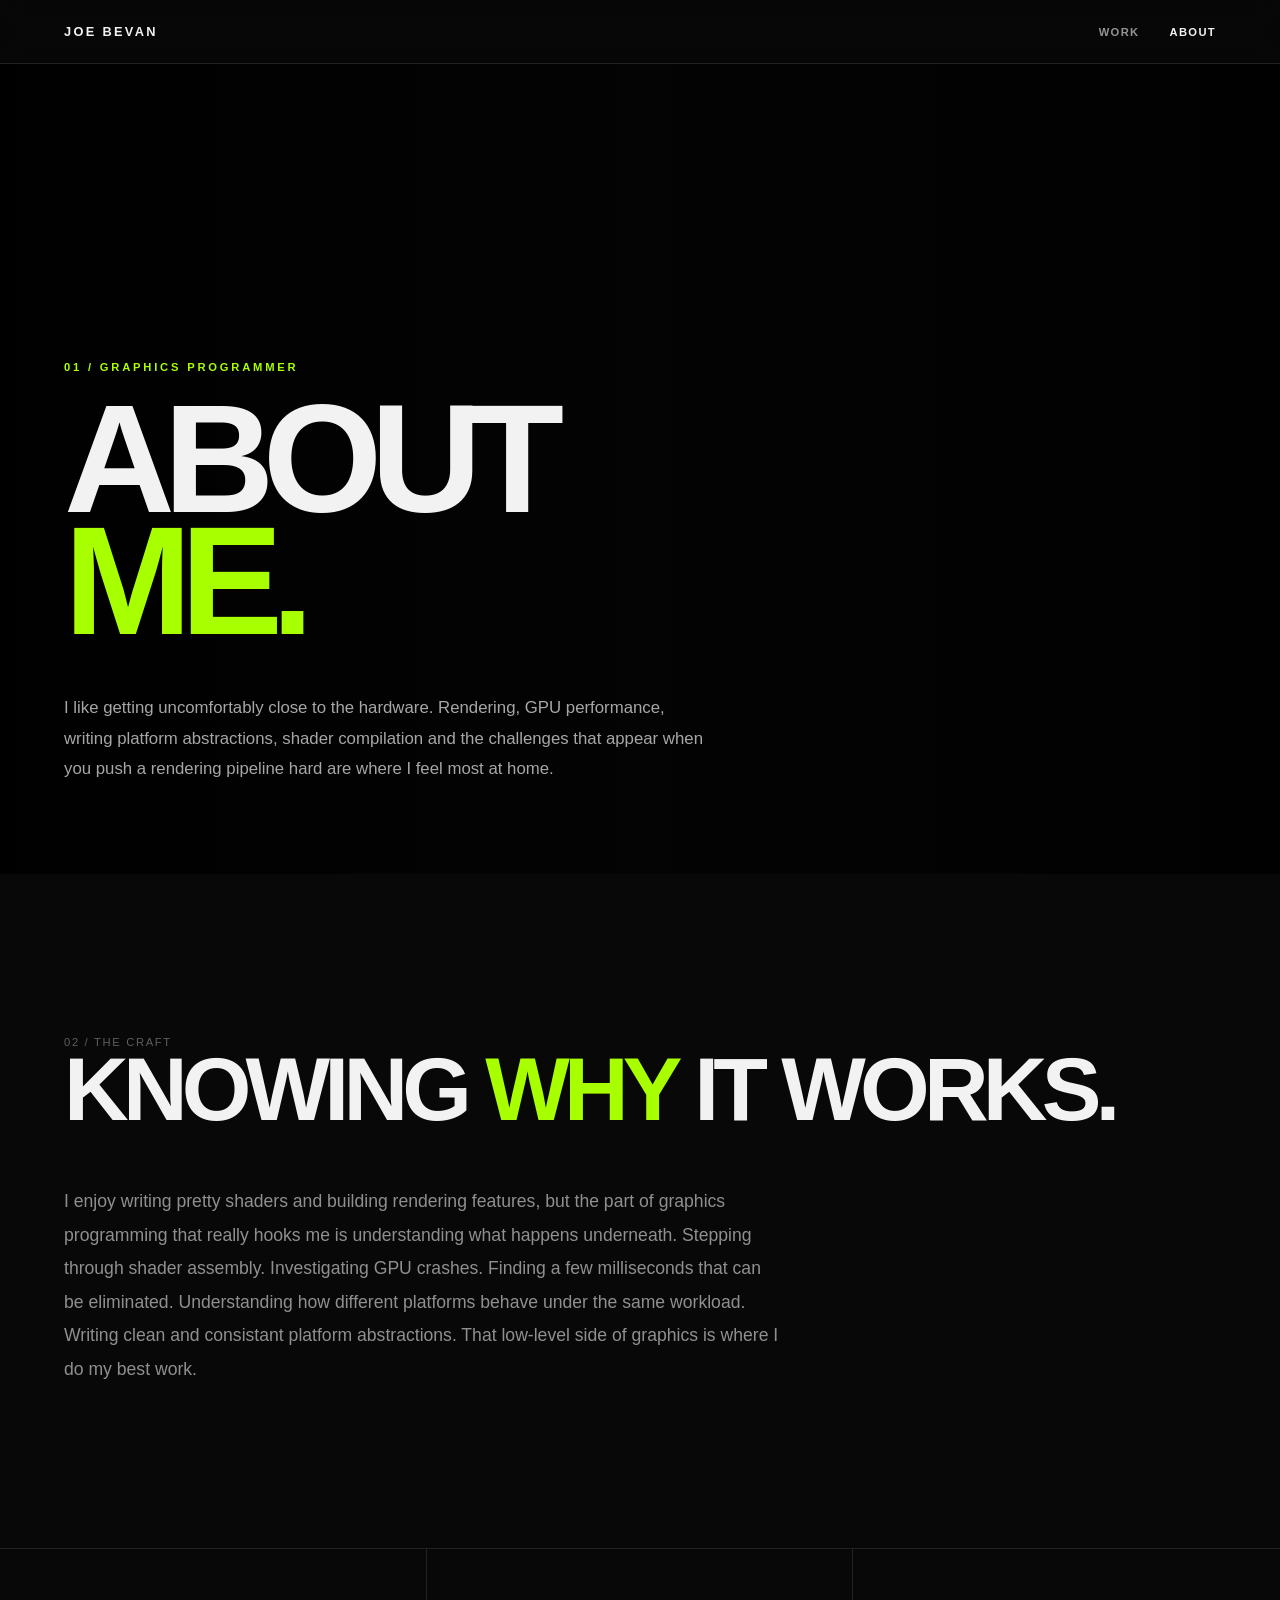
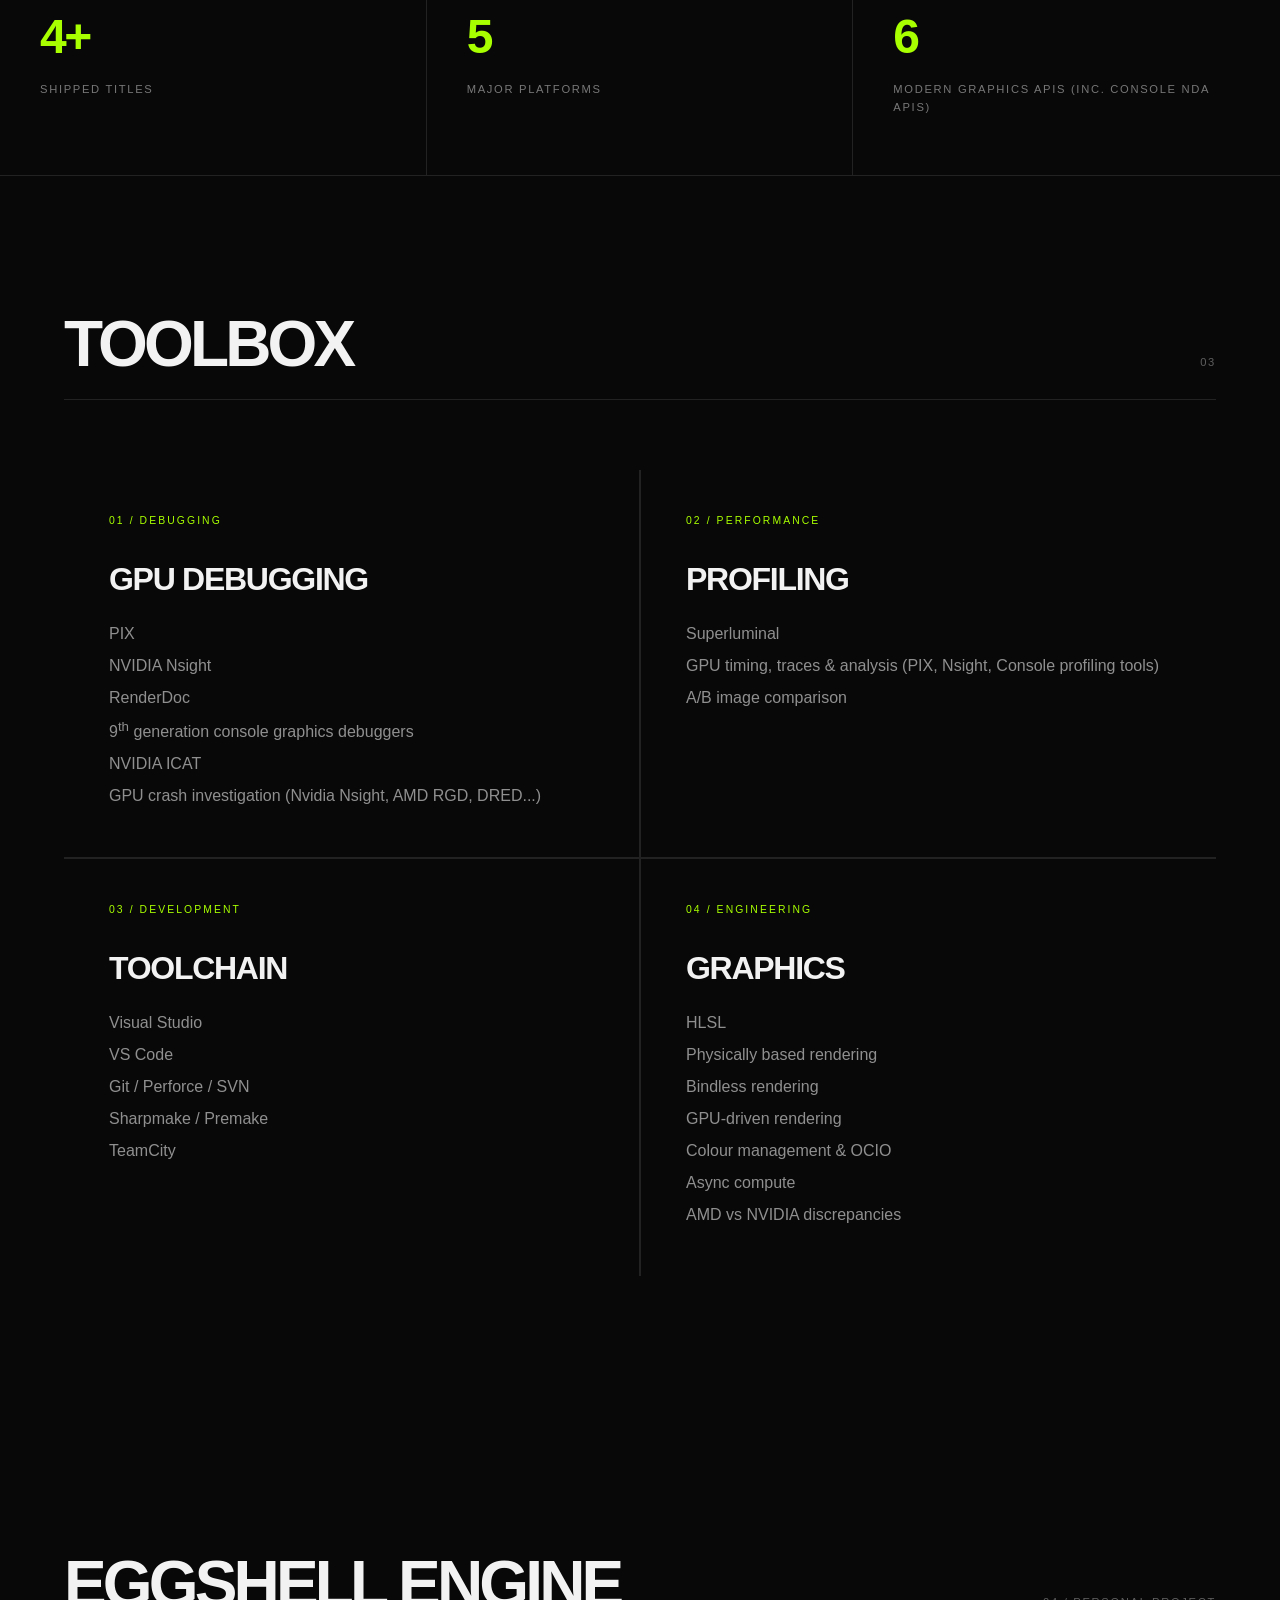
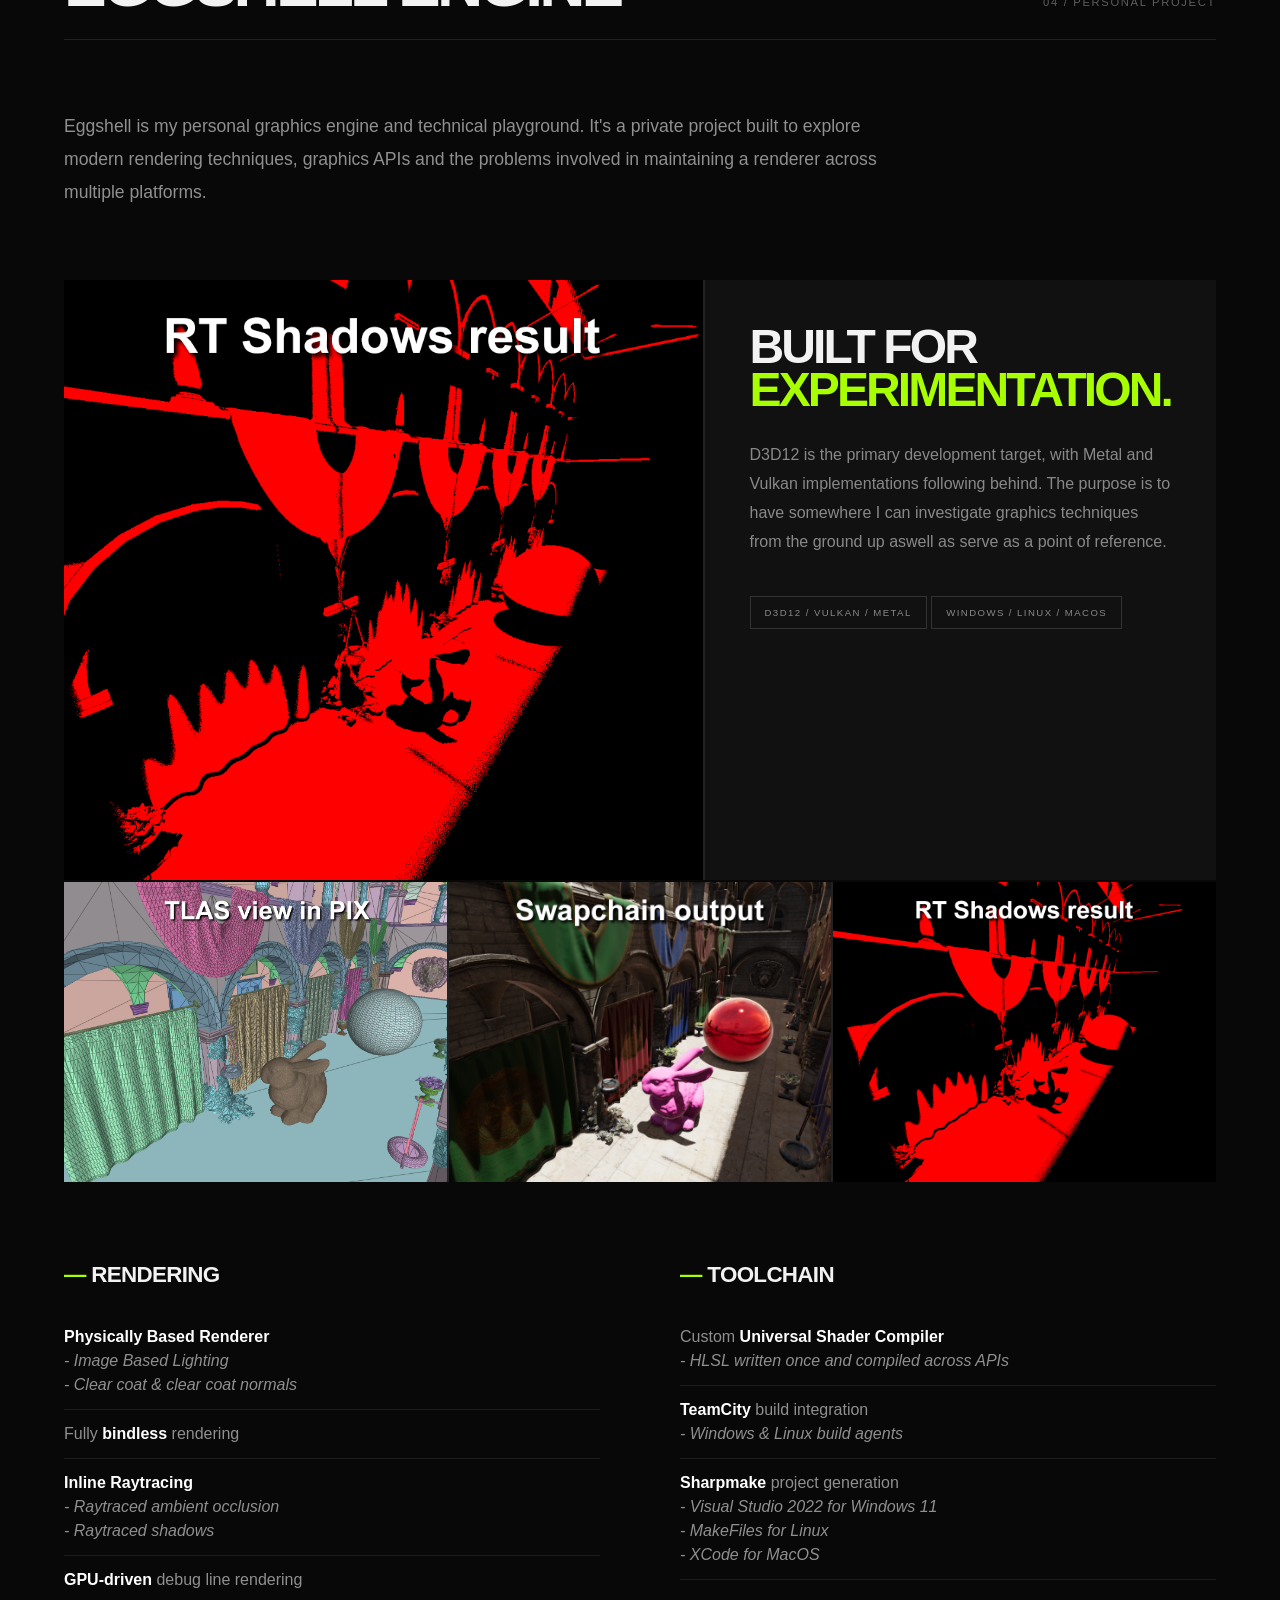
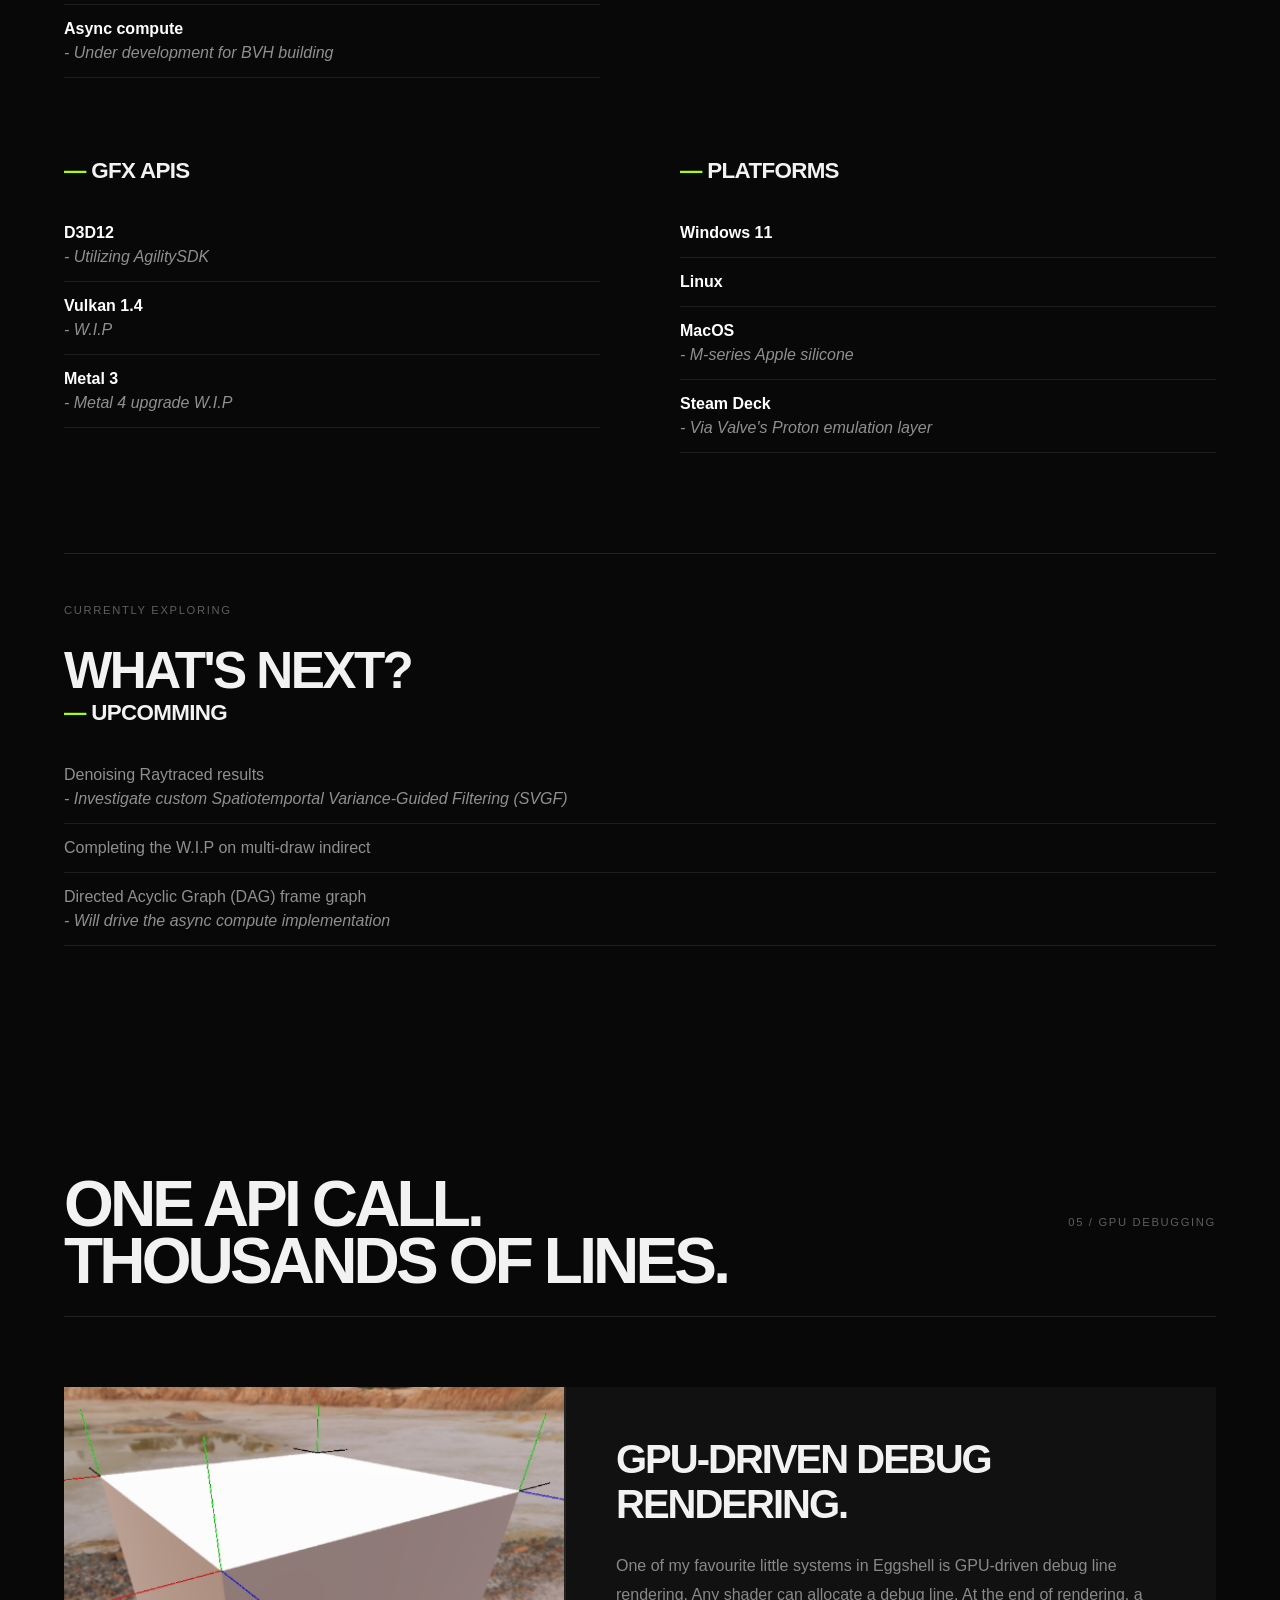
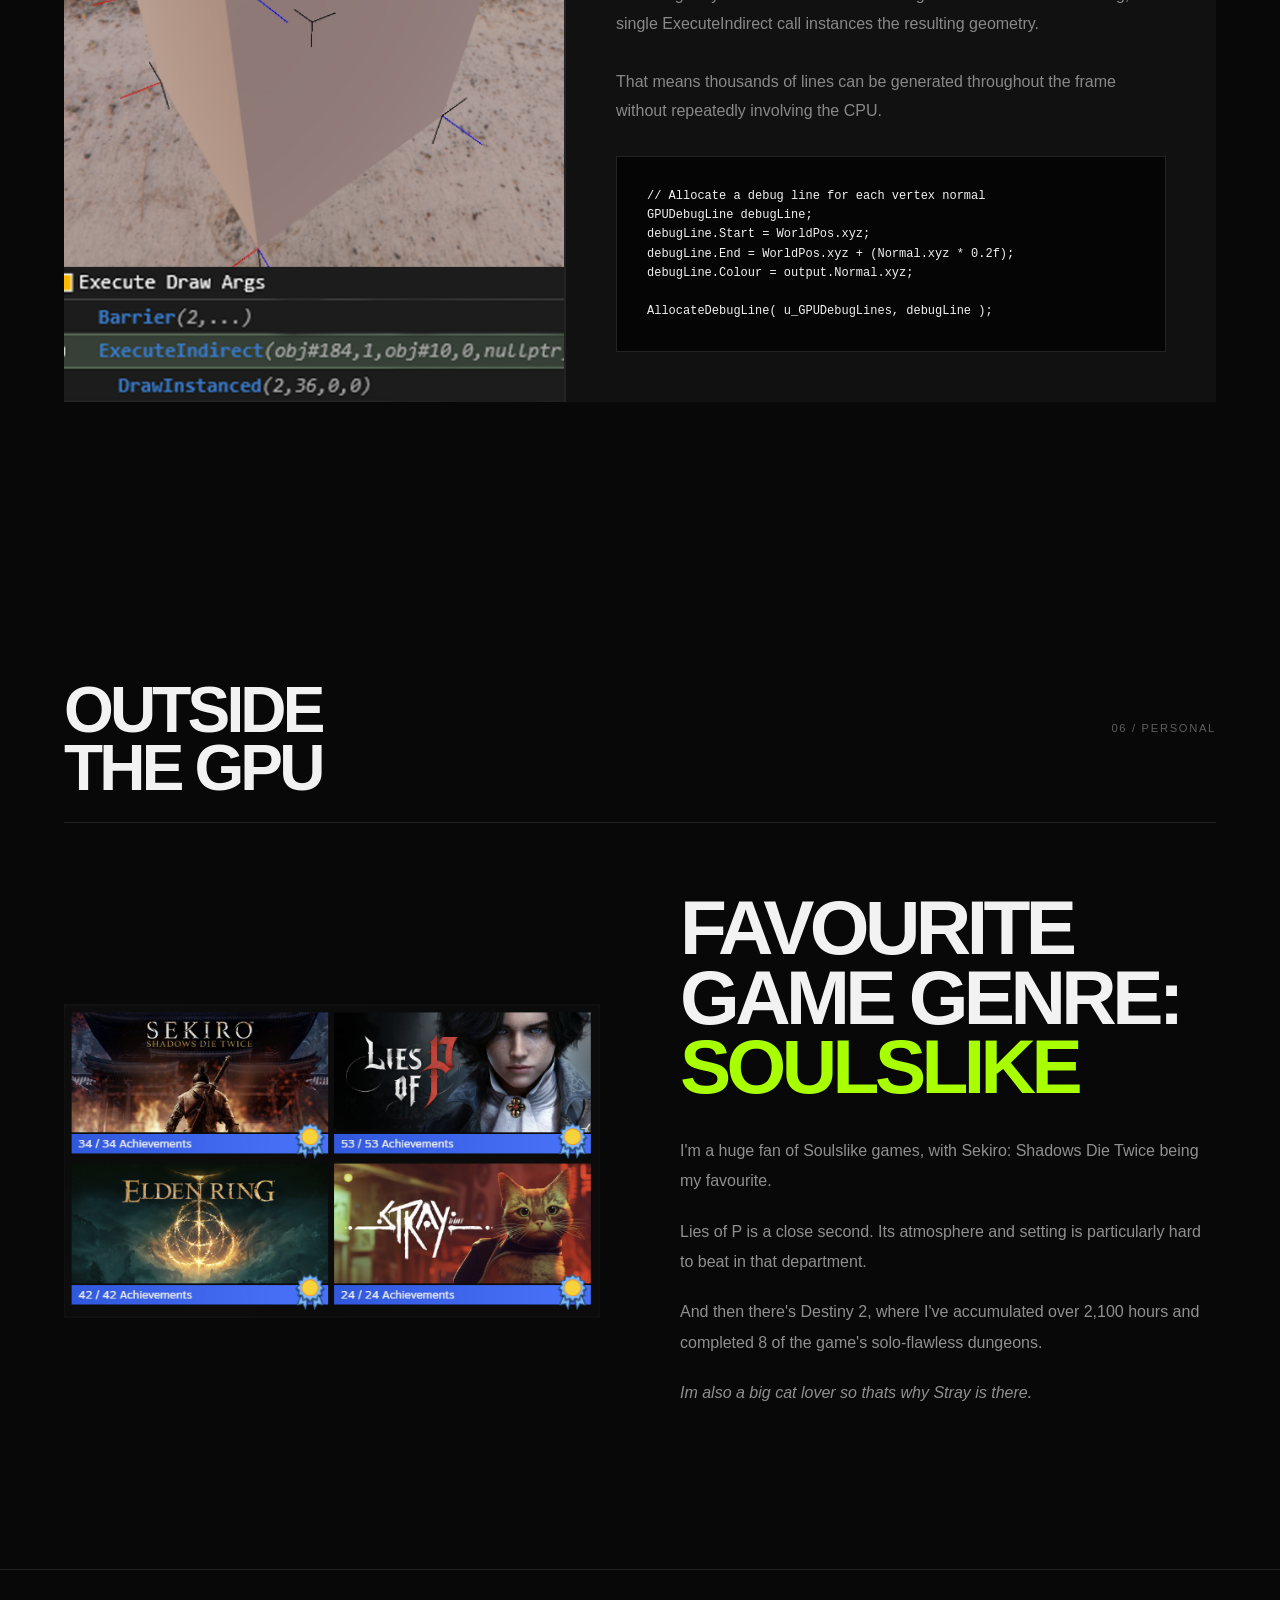
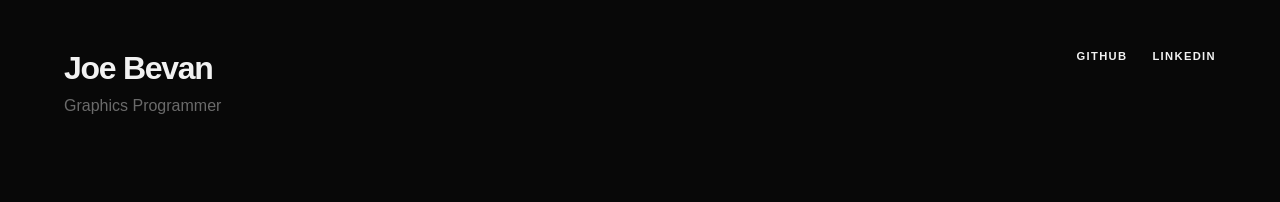
==== aboutMe.html @ 0f29c5a8 "Portfolio 2026" ====
<!DOCTYPE html>
<html lang="en">

	<head>

		<meta charset="UTF-8">
		<meta name="viewport" content="width=device-width, initial-scale=1.0">
		<link rel="stylesheet" href="assets/css/aboutme.css"/>
		<title>Joe Bevan — About</title>
	</head>

	<body>
		<!-- =========================================
         NAVIGATION
    ========================================= -->

		<nav>

			<a href="index.html" class="logo">
				Joe Bevan
			</a>

			<ul class="nav-links">
				<li><a href="index.html">Work</a></li>
				<li><a href="aboutMe.html" class="active">About</a></li>
			</ul>

		</nav>


		<!-- =========================================
         HERO
    ========================================= -->

		<header class="hero">

			<div class="hero-content">

				<div class="eyebrow">
					01 / Graphics Programmer
				</div>

				<h1>
					About
					<span>Me.</span>
				</h1>

				<p class="hero-description">
					I like getting uncomfortably close to the hardware.
					Rendering, GPU performance, writing platform abstractions, shader compilation and the
					challenges that appear when you push a rendering
					pipeline hard are where I feel most at home.
				</p>

			</div>

		</header>


		<main>


			<!-- =========================================
             PHILOSOPHY
        ========================================= -->

			<section class="philosophy">

				<div class="philosophy-inner">

					<div class="section-number">
						02 / THE CRAFT
					</div>

					<h2>
						Knowing
						<span>why</span>
						it works.
					</h2>

					<p>
						I enjoy writing pretty shaders and building rendering
						features, but the part of graphics programming that
						really hooks me is understanding what happens underneath.

						Stepping through shader assembly. Investigating GPU
						crashes. Finding a few milliseconds that can be
						eliminated. Understanding how different platforms behave
						under the same workload. Writing clean and consistant platform abstractions.

						That low-level side of graphics is where I do my best work.
					</p>

				</div>

			</section>


			<!-- =========================================
             NUMBERS
        ========================================= -->

			<div class="numbers">

				<div class="number">
					<strong>4+</strong>
					<span>Shipped titles</span>
				</div>

				<div class="number">
					<strong>5</strong>
					<span>Major platforms</span>
				</div>

				<div class="number">
					<strong>6</strong>
					<span>Modern graphics APIs (inc. Console NDA APIs)</span>
				</div>

			</div>


			<!-- =========================================
             TOOLBOX
        ========================================= -->

			<section>

				<div class="section-heading">

					<h2>
						Toolbox
					</h2>

					<span class="section-number">
						03
					</span>

				</div>


				<div class="toolbox">


					<div class="tool">

						<div class="tool-index">
							01 / DEBUGGING
						</div>

						<h3>
							GPU Debugging
						</h3>

						<ul class="tool-list">
							<li>PIX</li>
							<li>NVIDIA Nsight</li>
							<li>RenderDoc</li>
							<li>9<sup>th</sup> generation console graphics debuggers</li>
							<li>NVIDIA ICAT</li>
							<li>GPU crash investigation (Nvidia Nsight, AMD RGD, DRED...)</li>
						</ul>

					</div>


					<div class="tool">

						<div class="tool-index">
							02 / PERFORMANCE
						</div>

						<h3>
							Profiling
						</h3>

						<ul class="tool-list">
							<li>Superluminal</li>
							<li>GPU timing, traces & analysis (PIX, Nsight, Console profiling tools)</li>
							<li>A/B image comparison</li>
						</ul>

					</div>


					<div class="tool">

						<div class="tool-index">
							03 / DEVELOPMENT
						</div>

						<h3>
							Toolchain
						</h3>

						<ul class="tool-list">

							<li>Visual Studio</li>
							<li>VS Code</li>
							<li>Git / Perforce / SVN</li>
							<li>Sharpmake / Premake</li>
							<li>TeamCity</li>

						</ul>

					</div>


					<div class="tool">

						<div class="tool-index">
							04 / ENGINEERING
						</div>

						<h3>
							Graphics
						</h3>

						<ul class="tool-list">

							<li>HLSL</li>
							<li>Physically based rendering</li>
							<li>Bindless rendering</li>
							<li>GPU-driven rendering</li>
							<li>Colour management & OCIO</li>
							<li>Async compute</li>
							<li>AMD vs NVIDIA discrepancies</li>

						</ul>

					</div>

				</div>

			</section>


			<!-- =========================================
             EGGSHELL ENGINE
        ========================================= -->

			<section>

				<div class="section-heading">

					<h2>
						Eggshell
						Engine
					</h2>

					<span class="section-number">
						04 / PERSONAL PROJECT
					</span>

				</div>


				<div class="eggshell-intro">

					<p>
						Eggshell is my personal graphics engine and technical
						playground. It's a private project built to explore
						modern rendering techniques, graphics APIs and the
						problems involved in maintaining a renderer across
						multiple platforms.
					</p>

				</div>


				<div class="engine-showcase">

					<div class="engine-image">

						<img
							src="images/EggshellEngine/Eggshell_Sponza_RTShadows.png"
							alt="Eggshell Engine rendering Sponza with raytraced shadows"
						>

					</div>


					<div class="engine-side">

						<div>

							<h3>
								Built for
								<span>experimentation.</span>
							</h3>

							<p>
								D3D12 is the primary development target,
								with Metal and Vulkan implementations following
								behind.

								The purpose is to have somewhere I can investigate graphics
								techniques from the ground up aswell as serve as a point of reference.
							</p>

							<span class="engine-tag">
								D3D12 / Vulkan / Metal
							</span>

							<span class="engine-tag">
								Windows / Linux / macOS
							</span>

						</div>

					</div>

				</div>


				<!-- Engine screenshots -->

				<div
					style="
                display:grid;
                grid-template-columns:repeat(3,1fr);
                gap:2px;
                margin-top:2px;
                background:#222;
            "
				>

					<img
						src="images/EggshellEngine/Eggshell_Sponza_BVH.png"
						alt="Eggshell Engine BVH rendering"
						style="width:100%;height:300px;object-fit:cover;"
					>

					<img
						src="images/EggshellEngine/Eggshell_Sponza.png"
						alt="Eggshell Engine Sponza scene"
						style="width:100%;height:300px;object-fit:cover;"
					>

					<img
						src="images/EggshellEngine/Eggshell_Sponza_RTShadows.png"
						alt="Eggshell Engine raytraced shadows"
						style="width:100%;height:300px;object-fit:cover;"
					>

				</div>


				<!-- Engine features -->

				<div class="features">


					<div class="feature-group">

						<h3>
							Rendering
						</h3>

						<ul>

							<li>
								<strong>Physically Based Renderer</strong>
								<i><br>- Image Based Lighting</i>
								<i><br>- Clear coat & clear coat normals</i>
							</li>

							<li>
								Fully <strong>bindless</strong> rendering
							</li>

							<li>
								<strong>Inline Raytracing</strong>
								<i><br>- Raytraced ambient occlusion</i>
								<i><br>- Raytraced shadows</i>
							</li>

							<li>
								<strong>GPU-driven</strong> debug line rendering
							</li>

							<li>
								<strong>Async compute</strong>
								<i><br>- Under development for BVH building</i>
							</li>

						</ul>

					</div>


					<div class="feature-group">

						<h3>
							Toolchain
						</h3>

						<ul>

							<li>
								Custom <strong>Universal Shader Compiler</strong>
								<i><br>- HLSL written once and compiled across APIs</i>
							</li>

							<li>
								<strong>TeamCity</strong> build integration
								<i><br>- Windows & Linux build agents</i>
							</li>

							<li>
								<strong>Sharpmake</strong> project generation 
								<i><br>- Visual Studio 2022 for Windows 11</i>
								<i><br>- MakeFiles for Linux</i>
								<i><br>- XCode for MacOS</i>
							</li>

						</ul>

					</div>


					<div class="feature-group">

						<h3>
							Gfx APIs
						</h3>

						<ul>

							<li>
								<strong>D3D12</strong>
								<i><br>- Utilizing AgilitySDK</i>
							</li>

							<li>
								<strong>Vulkan 1.4</strong>
								<i><br>- W.I.P</i>
							</li>

							<li>
								<strong>Metal 3</strong>
								<i><br>- Metal 4 upgrade W.I.P</i>
							</li>

						</ul>

					</div>


					<div class="feature-group">

						<h3>
							Platforms
						</h3>

						<ul>
							<li><strong>Windows 11</strong></li>
							<li><strong>Linux</strong></li>
							<li>
								<strong>MacOS</strong>
								<i><br>- M-series Apple silicone</i>
							</li>
							<li>
								<strong>Steam Deck</strong>
								<i><br>- Via Valve's Proton emulation layer</i>
							</li>

						</ul>

					</div>

				</div>


				<!-- Future -->

				<div
					style="
                margin-top:100px;
                padding-top:50px;
                border-top:1px solid #222;
            "
				>

					<div class="section-number">
						CURRENTLY EXPLORING
					</div>

					<h3
						style="
                    margin-top:25px;
                    font-size:clamp(2rem,4vw,4rem);
                    letter-spacing:-0.05em;
                    text-transform:uppercase;
                "
					>
						What's next?
					</h3>

					<div class="feature-group">

						<h3>
							Upcomming
						</h3>

						<ul>

							<li>
								Denoising Raytraced results
								<i><br>- Investigate custom Spatiotemportal Variance-Guided Filtering (SVGF)</i>
							</li>

							<li>
								Completing the W.I.P on multi-draw indirect
							</li>

							<li>
								Directed Acyclic Graph (DAG) frame graph
								<i><br>- Will drive the async compute implementation</i>
							</li>

						</ul>

					</div>

				</div>

			</section>


			<!-- =========================================
             GPU DEBUG LINES
        ========================================= -->

			<section class="debug-section">

				<div class="section-heading">

					<h2>
						One API call.<br>
						<span>Thousands</span> of lines.
					</h2>

					<span class="section-number">
						05 / GPU DEBUGGING
					</span>

				</div>


				<div class="debug-grid">


					<div class="debug-image">

						<img
							src="images/EggshellEngine/GPUDebugLines.png"
							alt="GPU driven debug line rendering"
						>

					</div>


					<div class="debug-copy">

						<h3>
							GPU-driven
							debug rendering.
						</h3>

						<p>
							One of my favourite little systems in Eggshell is
							GPU-driven debug line rendering.

							Any shader can allocate a debug line. At the end of
							rendering, a single ExecuteIndirect call instances
							the resulting geometry.
						</p>

						<p>
							That means thousands of lines can be generated
							throughout the frame without repeatedly involving
							the CPU.
						</p>
         
						<pre><code>// Allocate a debug line for each vertex normal
GPUDebugLine debugLine;
debugLine.Start = WorldPos.xyz;
debugLine.End = WorldPos.xyz + (Normal.xyz * 0.2f);
debugLine.Colour = output.Normal.xyz;

AllocateDebugLine( u_GPUDebugLines, debugLine );</code></pre>


					</div>

				</div>

			</section>


			<!-- =========================================
             PERSONAL
        ========================================= -->

			<section>

				<div class="section-heading">

					<h2>
						Outside<br>
						the GPU
					</h2>

					<span class="section-number">
						06 / PERSONAL
					</span>

				</div>


				<div class="personal">


					<div class="personal-image">

						<img
							src="images/SteamGames.png"
							alt="Favourite games"
						>

					</div>


					<div class="personal-copy">

						<h2>
							Favourite game genre:
							<span>Soulslike</span>
						</h2>

						<p>
							I'm a huge fan of Soulslike games, with Sekiro:
							Shadows Die Twice being my favourite.
						</p>

						<p>
							Lies of P is a close second. Its atmosphere and setting 
							is particularly hard to beat in that department.
						</p>

						<p>
							And then there's Destiny 2, where I've accumulated
							over 2,100 hours and completed 8 of the game's
							solo-flawless dungeons.
						</p>

						<p>
							<i>Im also a big cat lover so thats why Stray is there.</i>
						</p>

					</div>

				</div>

			</section>


		</main>


		<!-- =========================================
         FOOTER
    ========================================= -->

		<footer>

			<div>

				<h2>
					Joe Bevan
				</h2>

				<p>
					Graphics Programmer
				</p>

			</div>


			<div class="socials">

				<a
					href="https://github.com/Joe-Bevan"
					target="_blank"
				>
					GitHub
				</a>

				<a
					href="https://www.linkedin.com/in/joe-bevan07/"
					target="_blank"
				>
					LinkedIn
				</a>

			</div>

		</footer>


	</body>

</html>
---- assets/css/aboutme.css ----
* {
    box-sizing: border-box;
    margin: 0;
    padding: 0;
}

html {
    scroll-behavior: smooth;
    scroll-padding-top: 72px;
}

body {
    background: #080808;
    color: #f2f2f2;
    font-family: Arial, Helvetica, sans-serif;
}

a {
    color: inherit;
    text-decoration: none;
}

/* =========================================
			           NAVIGATION
			        ========================================= */

nav {
    position: sticky;
    top: 0;
    left: 0;

    width: 100%;

    z-index: 1000;

    display: flex;
    justify-content: space-between;
    align-items: center;

    min-height: 64px;
    padding: 20px 5vw;

    background: rgba(8, 8, 8, 0.72);
    border-bottom: 1px solid #222;

    /* Keeps the title bar visually separate from page content. */
    backdrop-filter: blur(10px);
    -webkit-backdrop-filter: blur(10px);
}

.logo {
    font-size: 0.8rem;
    font-weight: bold;

    letter-spacing: 0.18em;
    text-transform: uppercase;
}

.nav-links {
    display: flex;
    gap: 30px;

    list-style: none;

    font-size: 0.7rem;
    font-weight: bold;

    letter-spacing: 0.12em;
    text-transform: uppercase;
}

.nav-links a {
    opacity: 0.6;

    transition: opacity 0.2s ease;
}

.nav-links a:hover,
.nav-links .active {
    opacity: 1;
}

/* =========================================
			           HERO
			        ========================================= */

.hero {
    min-height: 90vh;

    display: flex;
    align-items: flex-end;

    padding: 0 5vw 10vh;

    position: relative;

    overflow: hidden;

    background:
        linear-gradient(
            90deg,
            rgba(0, 0, 0, 0.95),
            rgba(0, 0, 0, 0.55),
            rgba(0, 0, 0, 0.85)
        ),
        linear-gradient(0deg, #080808 0%, transparent 65%),
        url("../images/EggshellEngine/Eggshell_Sponza_RTShadows.png");

    background-size: cover;
    background-position: center;
}

.hero-content {
    max-width: 1100px;
}

.eyebrow {
    margin-bottom: 25px;

    font-size: 0.7rem;
    font-weight: bold;

    letter-spacing: 0.25em;
    text-transform: uppercase;

    color: #a8ff00;
}

.hero h1 {
    max-width: 1100px;

    font-size: clamp(5rem, 12vw, 12rem);
    line-height: 0.8;

    letter-spacing: -0.075em;
    text-transform: uppercase;
}

.hero h1 span {
    display: block;
    color: #a8ff00;
}

.hero-description {
    max-width: 650px;

    margin-top: 50px;

    font-size: 1.05rem;
    line-height: 1.8;

    color: rgba(255, 255, 255, 0.65);
}

/* =========================================
			           GENERAL SECTIONS
			        ========================================= */

section {
    padding: 140px 5vw;
}

.section-heading {
    display: flex;
    justify-content: space-between;
    align-items: baseline;

    margin-bottom: 70px;

    padding-bottom: 25px;

    border-bottom: 1px solid #222;
}

.section-heading h2 {
    font-size: clamp(2rem, 5vw, 5rem);

    line-height: 0.9;

    letter-spacing: -0.06em;
    text-transform: uppercase;
}

.section-number {
    font-size: 0.7rem;

    letter-spacing: 0.15em;

    color: rgba(255, 255, 255, 0.35);
}

/* =========================================
			           PHILOSOPHY
			        ========================================= */

.philosophy {
    min-height: 75vh;

    display: flex;
    align-items: center;

    border-bottom: 1px solid #222;
}

.philosophy-inner {
    max-width: 1200px;
}

.philosophy h2 {
    font-size: clamp(3rem, 7vw, 8rem);

    line-height: 0.92;

    letter-spacing: -0.065em;

    text-transform: uppercase;
}

.philosophy h2 span {
    color: #a8ff00;
}

.philosophy p {
    max-width: 720px;

    margin-top: 55px;

    font-size: 1.1rem;
    line-height: 1.9;

    color: rgba(255, 255, 255, 0.55);
}

/* =========================================
			           GRAPHICS NUMBERS
			        ========================================= */

.numbers {
    display: grid;

    grid-template-columns: repeat(3, 1fr);

    border-bottom: 1px solid #222;
}

.number {
    padding: 60px 40px;

    border-right: 1px solid #222;
}

.number:last-child {
    border-right: none;
}

.number strong {
    display: block;

    margin-bottom: 15px;

    font-size: 3rem;

    letter-spacing: -0.05em;

    color: #a8ff00;
}

.number span {
    font-size: 0.7rem;

    letter-spacing: 0.15em;
    text-transform: uppercase;

    color: rgba(255, 255, 255, 0.45);
}

/* =========================================
			           TOOLBOX
			        ========================================= */

.toolbox {
    display: grid;

    grid-template-columns: 1fr 1fr;

    gap: 2px;

    background: #222;
}

.tool {
    min-height: 260px;

    padding: 45px;

    background: #080808;
}

.tool-index {
    margin-bottom: 35px;

    font-size: 0.65rem;

    letter-spacing: 0.2em;

    color: #a8ff00;
}

.tool h3 {
    margin-bottom: 20px;

    font-size: 2rem;

    letter-spacing: -0.04em;
    text-transform: uppercase;
}

.tool p {
    color: rgba(255, 255, 255, 0.5);

    line-height: 1.8;
}

.tool-list {
    list-style: none;

    color: rgba(255, 255, 255, 0.55);

    line-height: 2;
}

/* =========================================
			           EGGSHELL ENGINE
			        ========================================= */

.eggshell-intro {
    max-width: 850px;

    margin-bottom: 70px;
}

.eggshell-intro p {
    font-size: 1.1rem;

    line-height: 1.9;

    color: rgba(255, 255, 255, 0.55);
}

.engine-showcase {
    display: grid;

    grid-template-columns: 2fr 1fr;

    gap: 2px;

    background: #222;
}

.engine-image {
    overflow: hidden;

    background: #111;
}

.engine-image img {
    display: block;

    width: 100%;
    height: 100%;

    min-height: 600px;

    object-fit: cover;
}

.engine-side {
    display: flex;
    flex-direction: column;
    justify-content: space-between;

    padding: 45px;

    background: #111;
}

.engine-side h3 {
    font-size: 3rem;

    line-height: 0.9;

    letter-spacing: -0.06em;
    text-transform: uppercase;
}

.engine-side h3 span {
    display: block;

    color: #a8ff00;
}

.engine-side p {
    margin-top: 30px;

    color: rgba(255, 255, 255, 0.5);

    line-height: 1.8;
}

.engine-tag {
    display: inline-block;

    margin-top: 40px;
    padding: 10px 14px;

    border: 1px solid #333;

    font-size: 0.6rem;

    letter-spacing: 0.15em;
    text-transform: uppercase;

    color: rgba(255, 255, 255, 0.5);
}

/* =========================================
			           ENGINE FEATURES
			        ========================================= */

.features {
    display: grid;

    grid-template-columns: repeat(2, 1fr);

    gap: 80px;

    margin-top: 80px;
}

.feature-group h3 {
    margin-bottom: 25px;

    font-size: 1.4rem;

    letter-spacing: -0.03em;

    text-transform: uppercase;
}

.feature-group h3::before {
    content: "— ";

    color: #a8ff00;
}

.feature-group ul {
    list-style: none;
}

.feature-group li {
    padding: 12px 0;

    border-bottom: 1px solid #1c1c1c;

    color: rgba(255, 255, 255, 0.55);

    line-height: 1.5;
}

.feature-group li strong {
    color: #fff;
}

/* =========================================
			           DEBUG RENDERING
			        ========================================= */

.debug-section {
    margin-top: 0px;
    padding-top: 90px;
}

.debug-grid {
    display: grid;

    grid-template-columns: 1fr 1.3fr;

    gap: 2px;

    background: #222;
}

.debug-image {
    background: #111;
}

.debug-image img {
    display: block;

    width: 100%;
    height: 100%;

    min-height: 500px;

    object-fit: cover;
}

.debug-copy {
    padding: 50px;

    background: #111;
}

.debug-copy h3 {
    margin-bottom: 25px;

    font-size: 2.5rem;

    letter-spacing: -0.05em;

    text-transform: uppercase;
}

.debug-copy p {
    margin-bottom: 30px;

    color: rgba(255, 255, 255, 0.5);

    line-height: 1.8;
}

pre {
    overflow-x: auto;

    padding: 30px;

    background: #050505;

    border: 1px solid #222;

    font-size: 0.75rem;
    line-height: 1.6;
}

code {
    font-family: "Courier New", monospace;
}

/* =========================================
			           PERSONAL
			        ========================================= */

.personal {
    display: grid;

    grid-template-columns: 1fr 1fr;

    gap: 80px;

    align-items: center;
}

.personal-image img {
    display: block;

    width: 100%;
}

.personal-copy h2 {
    margin-bottom: 35px;

    font-size: clamp(3rem, 6vw, 6rem);

    line-height: 0.9;

    letter-spacing: -0.06em;

    text-transform: uppercase;
}

.personal-copy h2 span {
    color: #a8ff00;
}

.personal-copy p {
    margin-bottom: 20px;

    color: rgba(255, 255, 255, 0.55);

    line-height: 1.9;
}

/* =========================================
			           FOOTER
			        ========================================= */

footer {
    display: flex;

    justify-content: space-between;

    padding: 80px 5vw;

    border-top: 1px solid #222;
}

footer h2 {
    font-size: 2rem;

    letter-spacing: -0.04em;
}

footer p {
    margin-top: 10px;

    color: rgba(255, 255, 255, 0.4);
}

.socials {
    display: flex;
    gap: 25px;

    font-size: 0.7rem;
    font-weight: bold;

    letter-spacing: 0.12em;
    text-transform: uppercase;
}

/* =========================================
			           MOBILE
			        ========================================= */

@media (max-width: 750px) {
    nav {
        min-height: 58px;
        padding: 18px 6vw;
    }

    .nav-links {
        gap: 12px;
    }

    .hero {
        min-height: 750px;

        padding: 0 6vw 70px;
    }

    .hero h1 {
        font-size: 20vw;
    }

    section {
        padding: 90px 6vw;
    }

    .numbers {
        grid-template-columns: 1fr;
    }

    .number {
        border-right: none;
        border-bottom: 1px solid #222;
    }

    .toolbox,
    .engine-showcase,
    .features,
    .debug-grid,
    .personal {
        grid-template-columns: 1fr;
    }

    .engine-image img,
    .debug-image img {
        min-height: 350px;
    }

    footer {
        display: block;
    }

    .socials {
        margin-top: 35px;
    }
}
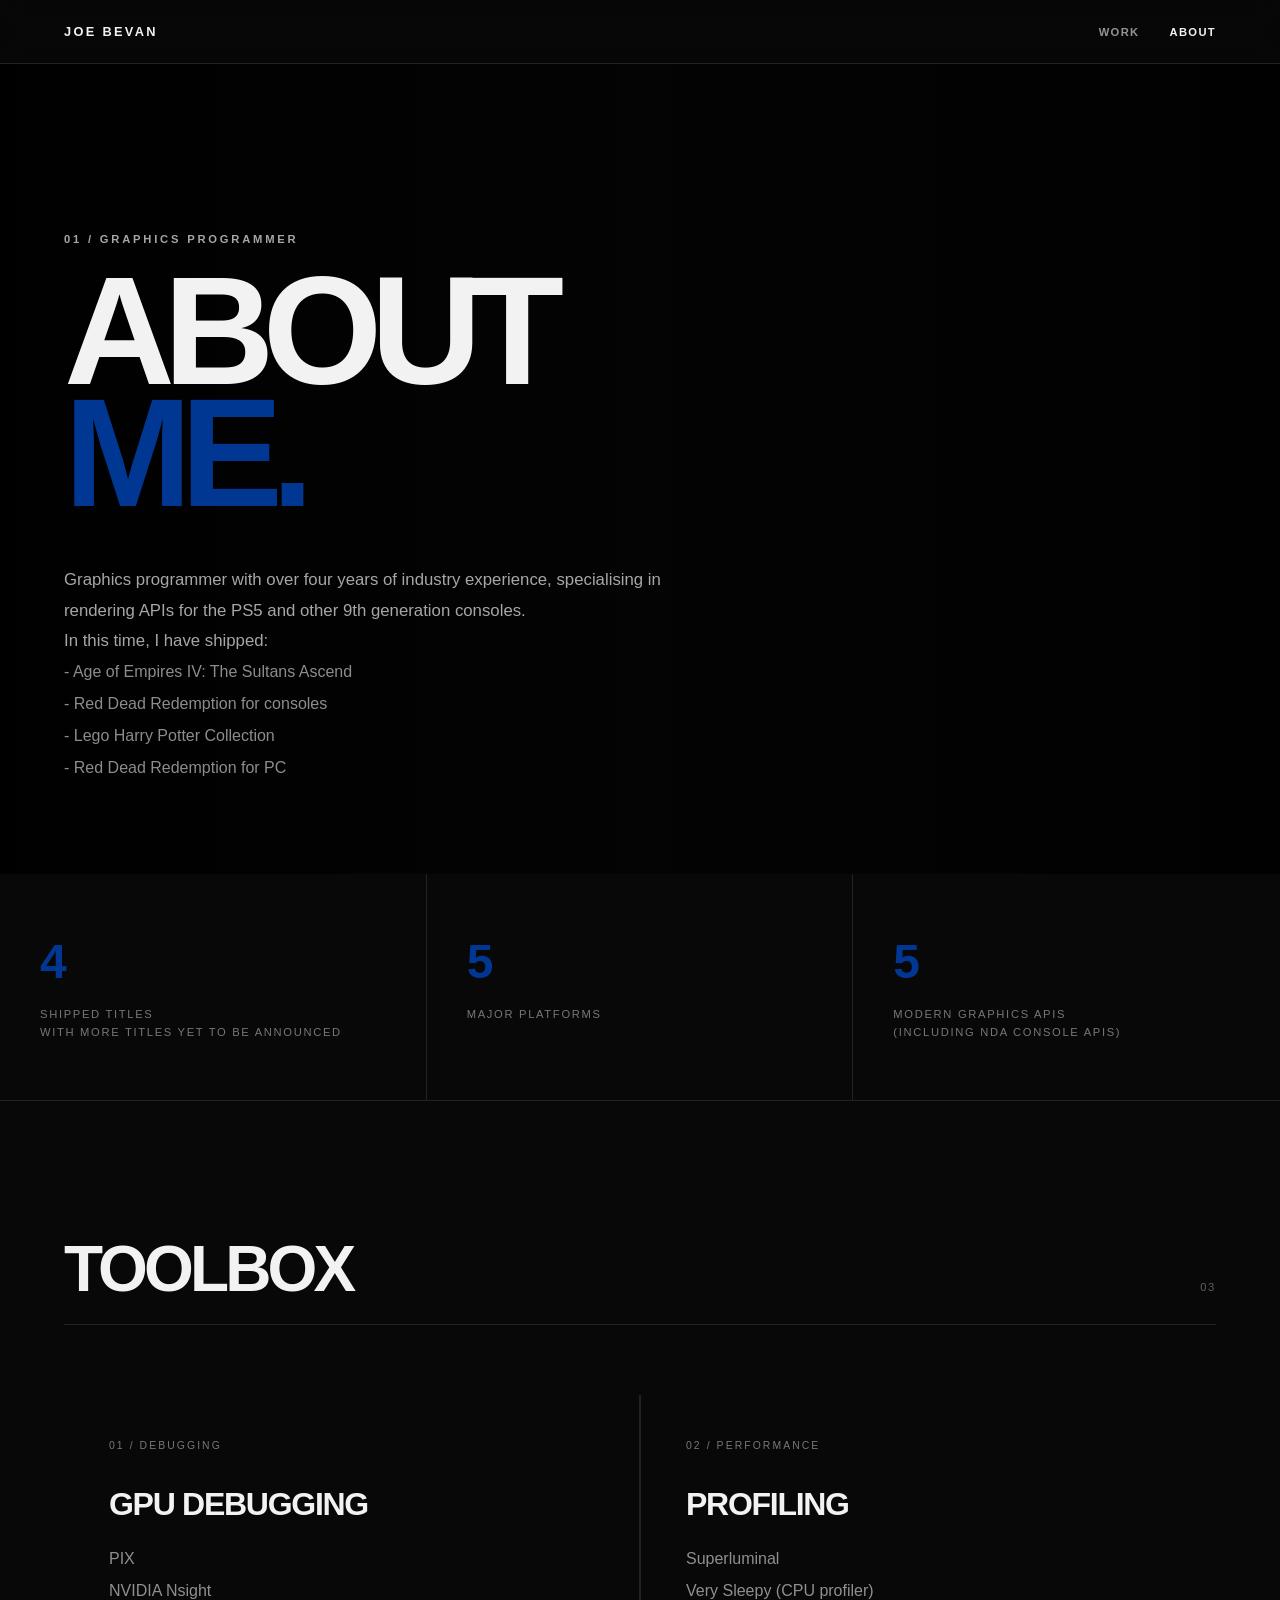
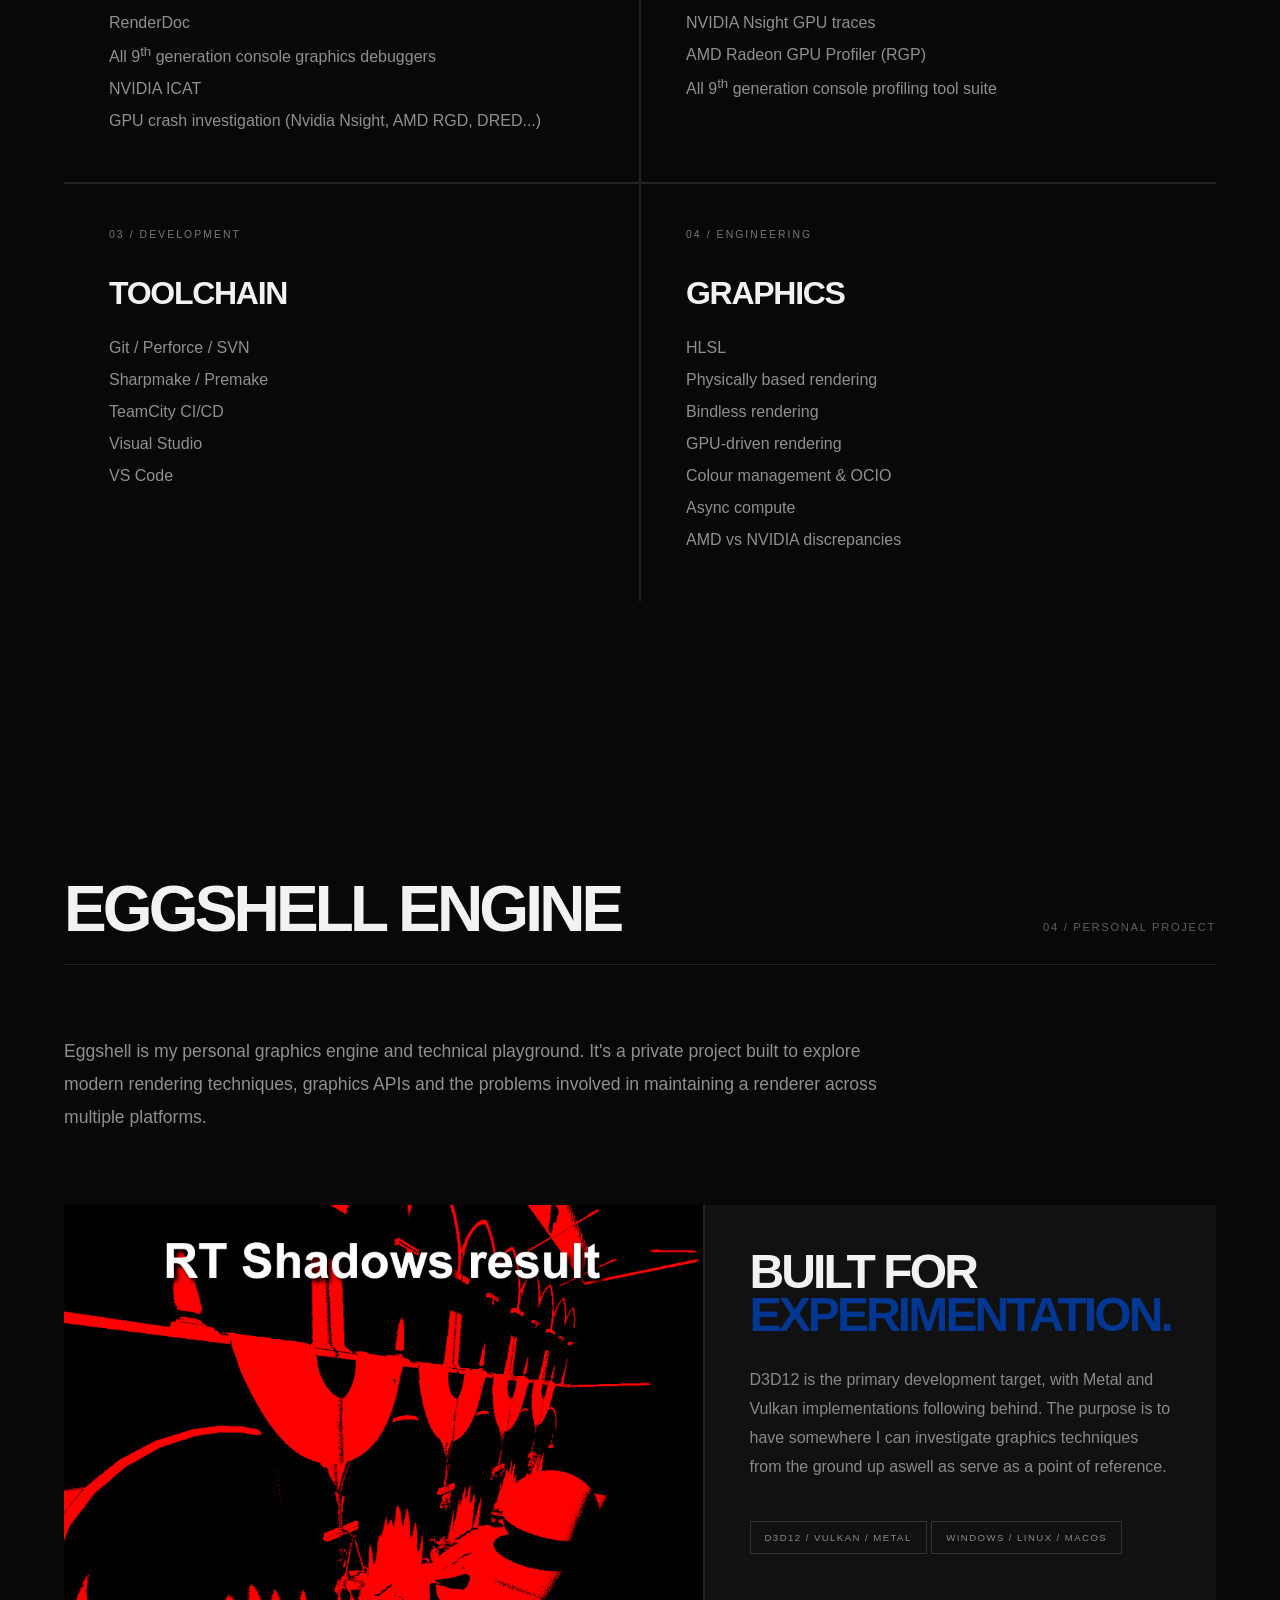
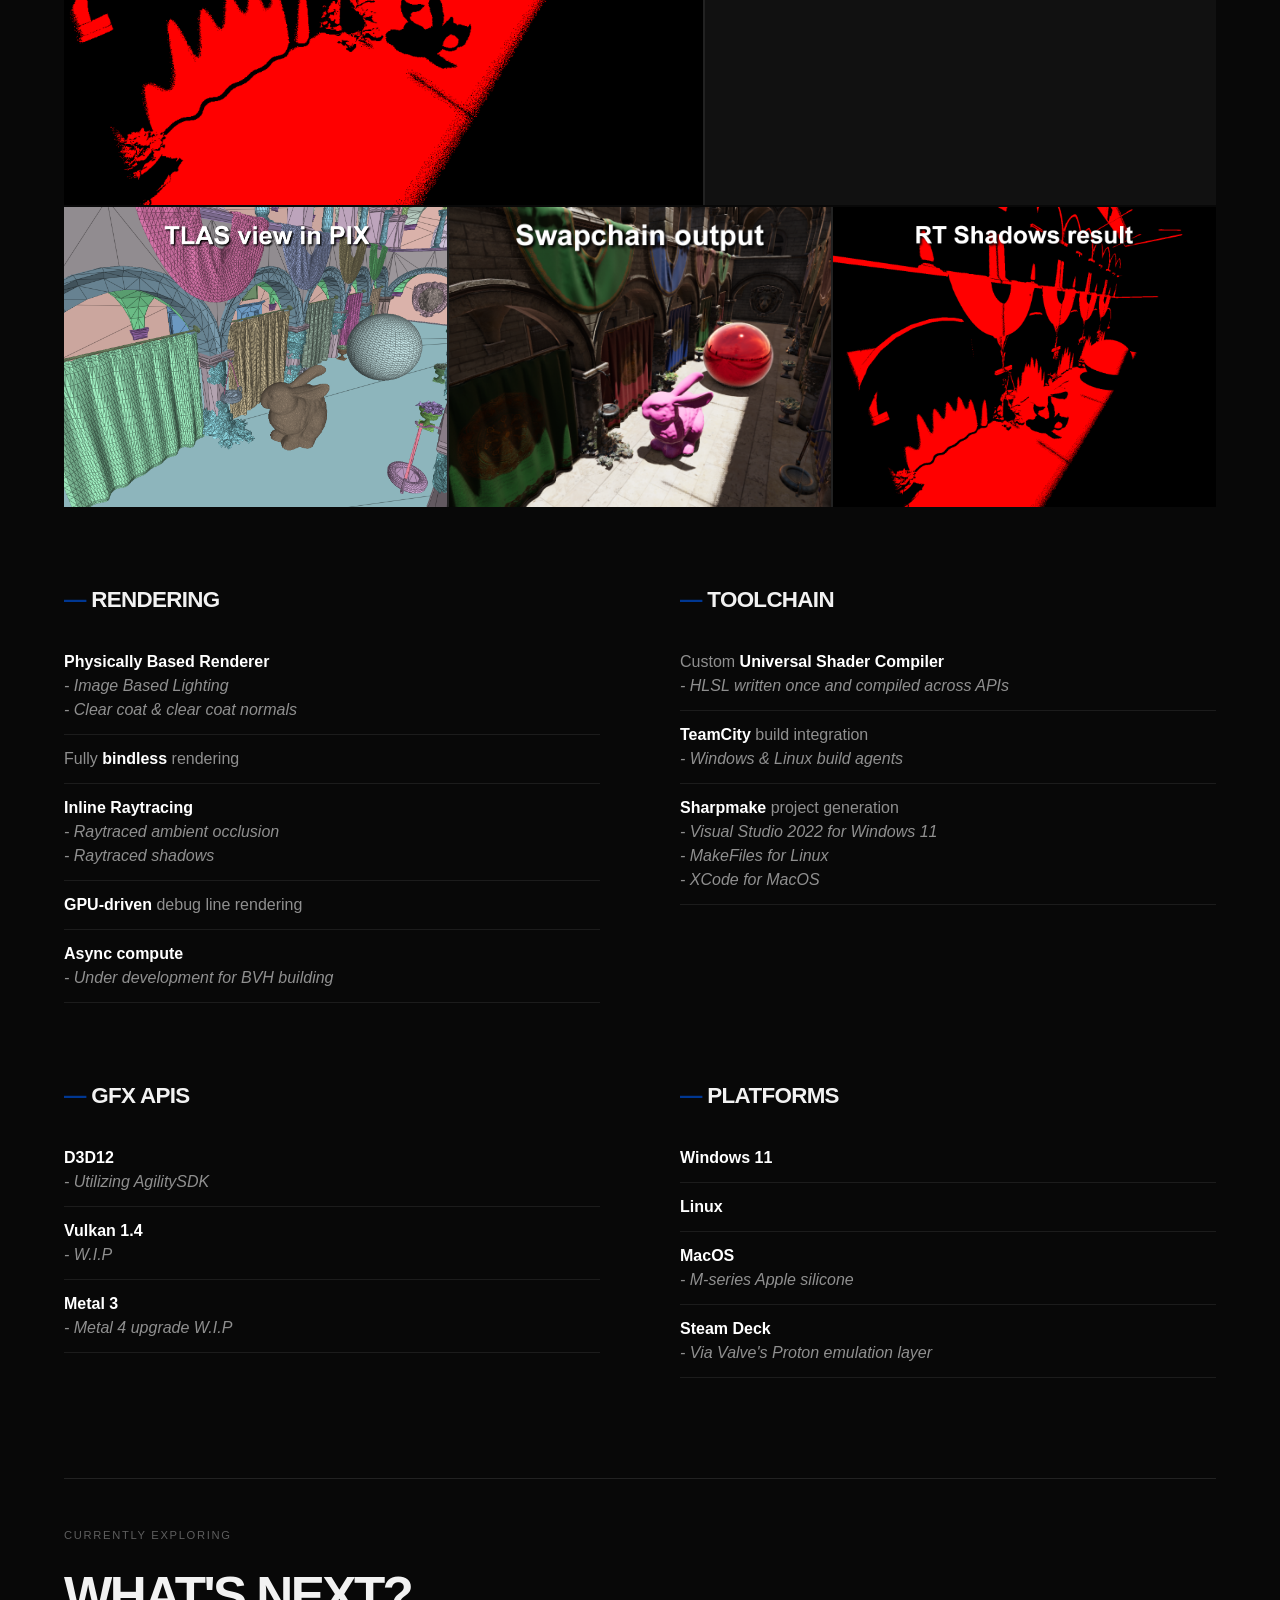
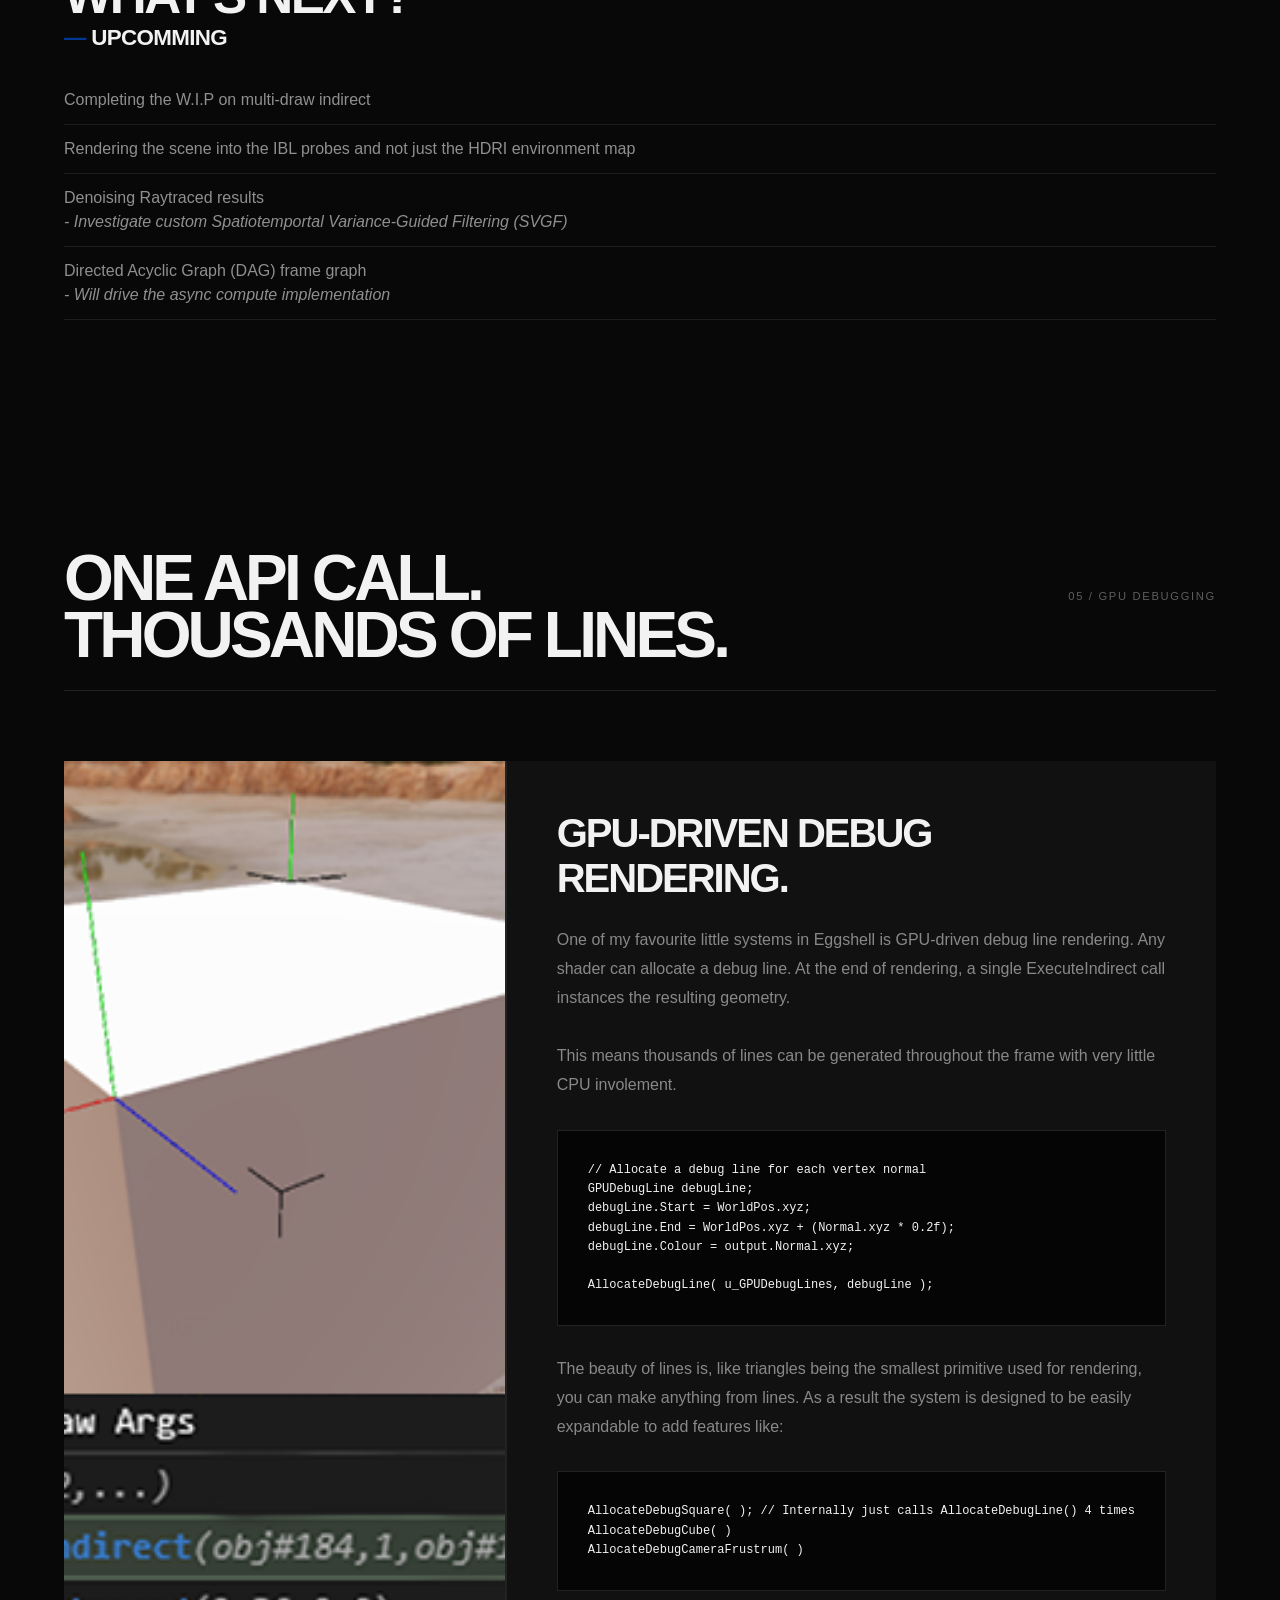
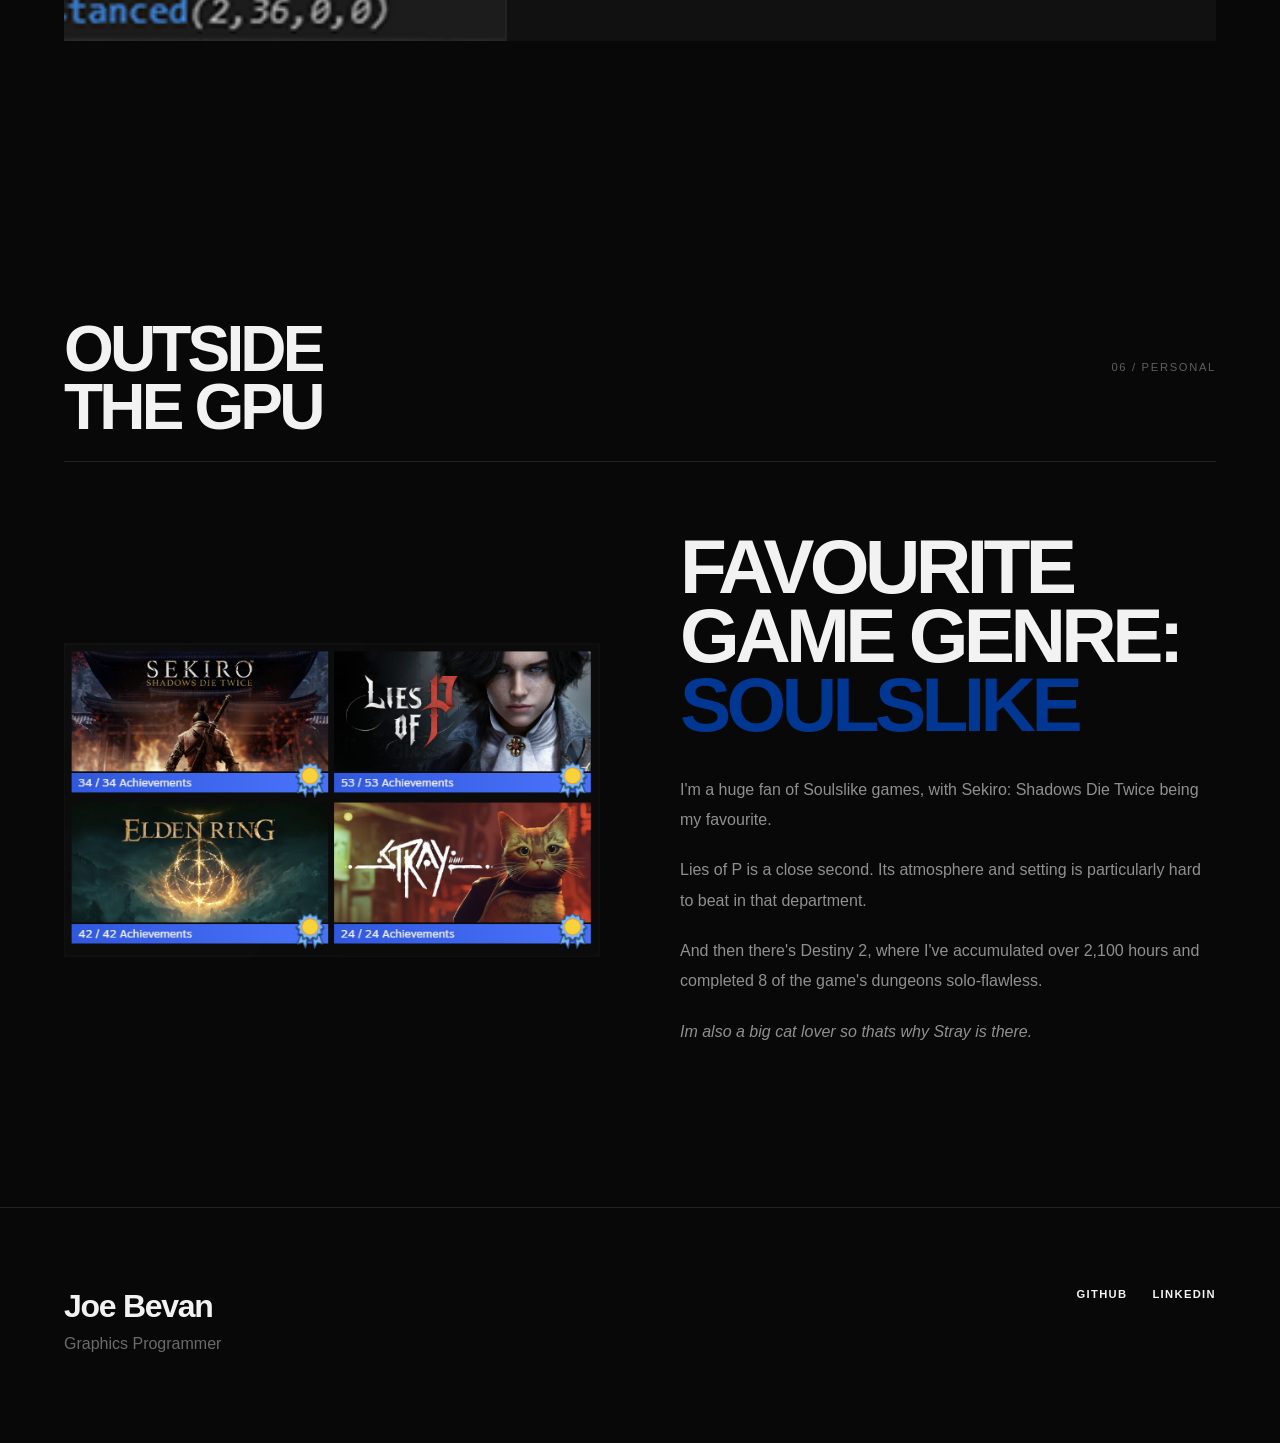
==== commit 6aa3cb2e: "Cleanup" ====
--- a/aboutMe.html
+++ b/aboutMe.html
@@ -46,10 +46,16 @@
 				</h1>
 
 				<p class="hero-description">
-					I like getting uncomfortably close to the hardware.
-					Rendering, GPU performance, writing platform abstractions, shader compilation and the
-					challenges that appear when you push a rendering
-					pipeline hard are where I feel most at home.
+					Graphics programmer with over four years of industry experience, 
+					specialising in rendering APIs for the PS5 and other 9th generation consoles. 
+					<br>
+					In this time, I have shipped:
+					<ul class="tool-list">
+						<li>- Age of Empires IV: The Sultans Ascend</li>
+						<li>- Red Dead Redemption for consoles</li>
+						<li>- Lego Harry Potter Collection</li>
+						<li>- Red Dead Redemption for PC</li>
+					</ul>
 				</p>
 
 			</div>
@@ -59,52 +65,19 @@
 
 		<main>
 
-
-			<!-- =========================================
-             PHILOSOPHY
-        ========================================= -->
-
-			<section class="philosophy">
-
-				<div class="philosophy-inner">
-
-					<div class="section-number">
-						02 / THE CRAFT
-					</div>
-
-					<h2>
-						Knowing
-						<span>why</span>
-						it works.
-					</h2>
-
-					<p>
-						I enjoy writing pretty shaders and building rendering
-						features, but the part of graphics programming that
-						really hooks me is understanding what happens underneath.
-
-						Stepping through shader assembly. Investigating GPU
-						crashes. Finding a few milliseconds that can be
-						eliminated. Understanding how different platforms behave
-						under the same workload. Writing clean and consistant platform abstractions.
-
-						That low-level side of graphics is where I do my best work.
-					</p>
-
-				</div>
-
-			</section>
-
-
-			<!-- =========================================
+		<!-- =========================================
              NUMBERS
         ========================================= -->
 
 			<div class="numbers">
 
 				<div class="number">
-					<strong>4+</strong>
-					<span>Shipped titles</span>
+					<strong>4</strong>
+					<span>
+						Shipped titles<br>
+						with more titles yet to be announced
+					</span>
+					
 				</div>
 
 				<div class="number">
@@ -113,8 +86,11 @@
 				</div>
 
 				<div class="number">
-					<strong>6</strong>
-					<span>Modern graphics APIs (inc. Console NDA APIs)</span>
+					<strong>5</strong>
+					<span>
+						Modern graphics APIs<br>
+						(including NDA Console APIs)
+					</span>
 				</div>
 
 			</div>
@@ -156,7 +132,7 @@
 							<li>PIX</li>
 							<li>NVIDIA Nsight</li>
 							<li>RenderDoc</li>
-							<li>9<sup>th</sup> generation console graphics debuggers</li>
+							<li>All 9<sup>th</sup> generation console graphics debuggers</li>
 							<li>NVIDIA ICAT</li>
 							<li>GPU crash investigation (Nvidia Nsight, AMD RGD, DRED...)</li>
 						</ul>
@@ -176,8 +152,10 @@
 
 						<ul class="tool-list">
 							<li>Superluminal</li>
-							<li>GPU timing, traces & analysis (PIX, Nsight, Console profiling tools)</li>
-							<li>A/B image comparison</li>
+							<li>Very Sleepy (CPU profiler)</li>
+							<li>NVIDIA Nsight GPU traces</li>
+							<li>AMD Radeon GPU Profiler (RGP)</li>
+							<li>All 9<sup>th</sup> generation console profiling tool suite</li>
 						</ul>
 
 					</div>
@@ -194,13 +172,11 @@
 						</h3>
 
 						<ul class="tool-list">
-
+							<li>Git / Perforce / SVN</li>
+							<li>Sharpmake / Premake</li>
+							<li>TeamCity CI/CD</li>
 							<li>Visual Studio</li>
 							<li>VS Code</li>
-							<li>Git / Perforce / SVN</li>
-							<li>Sharpmake / Premake</li>
-							<li>TeamCity</li>
-
 						</ul>
 
 					</div>
@@ -504,14 +480,17 @@
 						</h3>
 
 						<ul>
+							<li>
+								Completing the W.I.P on multi-draw indirect
+							</li>
+
+							<li>
+								Rendering the scene into the IBL probes and not just the HDRI environment map
+							</li>
 
 							<li>
 								Denoising Raytraced results
 								<i><br>- Investigate custom Spatiotemportal Variance-Guided Filtering (SVGF)</i>
-							</li>
-
-							<li>
-								Completing the W.I.P on multi-draw indirect
 							</li>
 
 							<li>
@@ -578,9 +557,8 @@
 						</p>
 
 						<p>
-							That means thousands of lines can be generated
-							throughout the frame without repeatedly involving
-							the CPU.
+							This means thousands of lines can be generated
+							throughout the frame with very little CPU involement.
 						</p>
          
 						<pre><code>// Allocate a debug line for each vertex normal
@@ -591,7 +569,13 @@
 
 AllocateDebugLine( u_GPUDebugLines, debugLine );</code></pre>
 
-
+						<p><br>
+							The beauty of lines is, like triangles being the smallest primitive used for rendering, you can make anything from lines.
+							As a result the system is designed to be easily expandable to add features like: 
+						</p>
+						<pre><code>AllocateDebugSquare( ); // Internally just calls AllocateDebugLine() 4 times
+AllocateDebugCube( )
+AllocateDebugCameraFrustrum( )</code></pre>
 					</div>
 
 				</div>
@@ -652,7 +636,7 @@
 						<p>
 							And then there's Destiny 2, where I've accumulated
 							over 2,100 hours and completed 8 of the game's
-							solo-flawless dungeons.
+							dungeons solo-flawless.
 						</p>
 
 						<p>
--- a/assets/css/aboutme.css
+++ b/assets/css/aboutme.css
@@ -123,7 +123,7 @@
     letter-spacing: 0.25em;
     text-transform: uppercase;
 
-    color: #a8ff00;
+    color: rgba(255, 255, 255, 0.65);    
 }
 
 .hero h1 {
@@ -138,7 +138,7 @@
 
 .hero h1 span {
     display: block;
-    color: #a8ff00;
+    color: rgb(0, 55, 146);
 }
 
 .hero-description {
@@ -217,7 +217,7 @@
 }
 
 .philosophy h2 span {
-    color: #a8ff00;
+    color: rgb(0, 55, 146);
 }
 
 .philosophy p {
@@ -262,7 +262,7 @@
 
     letter-spacing: -0.05em;
 
-    color: #a8ff00;
+    color: rgb(0, 55, 146);
 }
 
 .number span {
@@ -303,7 +303,7 @@
 
     letter-spacing: 0.2em;
 
-    color: #a8ff00;
+    color: rgba(255, 255, 255, 0.45);
 }
 
 .tool h3 {
@@ -396,7 +396,7 @@
 .engine-side h3 span {
     display: block;
 
-    color: #a8ff00;
+    color: rgb(0, 55, 146);
 }
 
 .engine-side p {
@@ -450,7 +450,7 @@
 .feature-group h3::before {
     content: "— ";
 
-    color: #a8ff00;
+    color: rgb(0, 55, 146);
 }
 
 .feature-group ul {
@@ -579,7 +579,7 @@
 }
 
 .personal-copy h2 span {
-    color: #a8ff00;
+    color: rgb(0, 55, 146);
 }
 
 .personal-copy p {
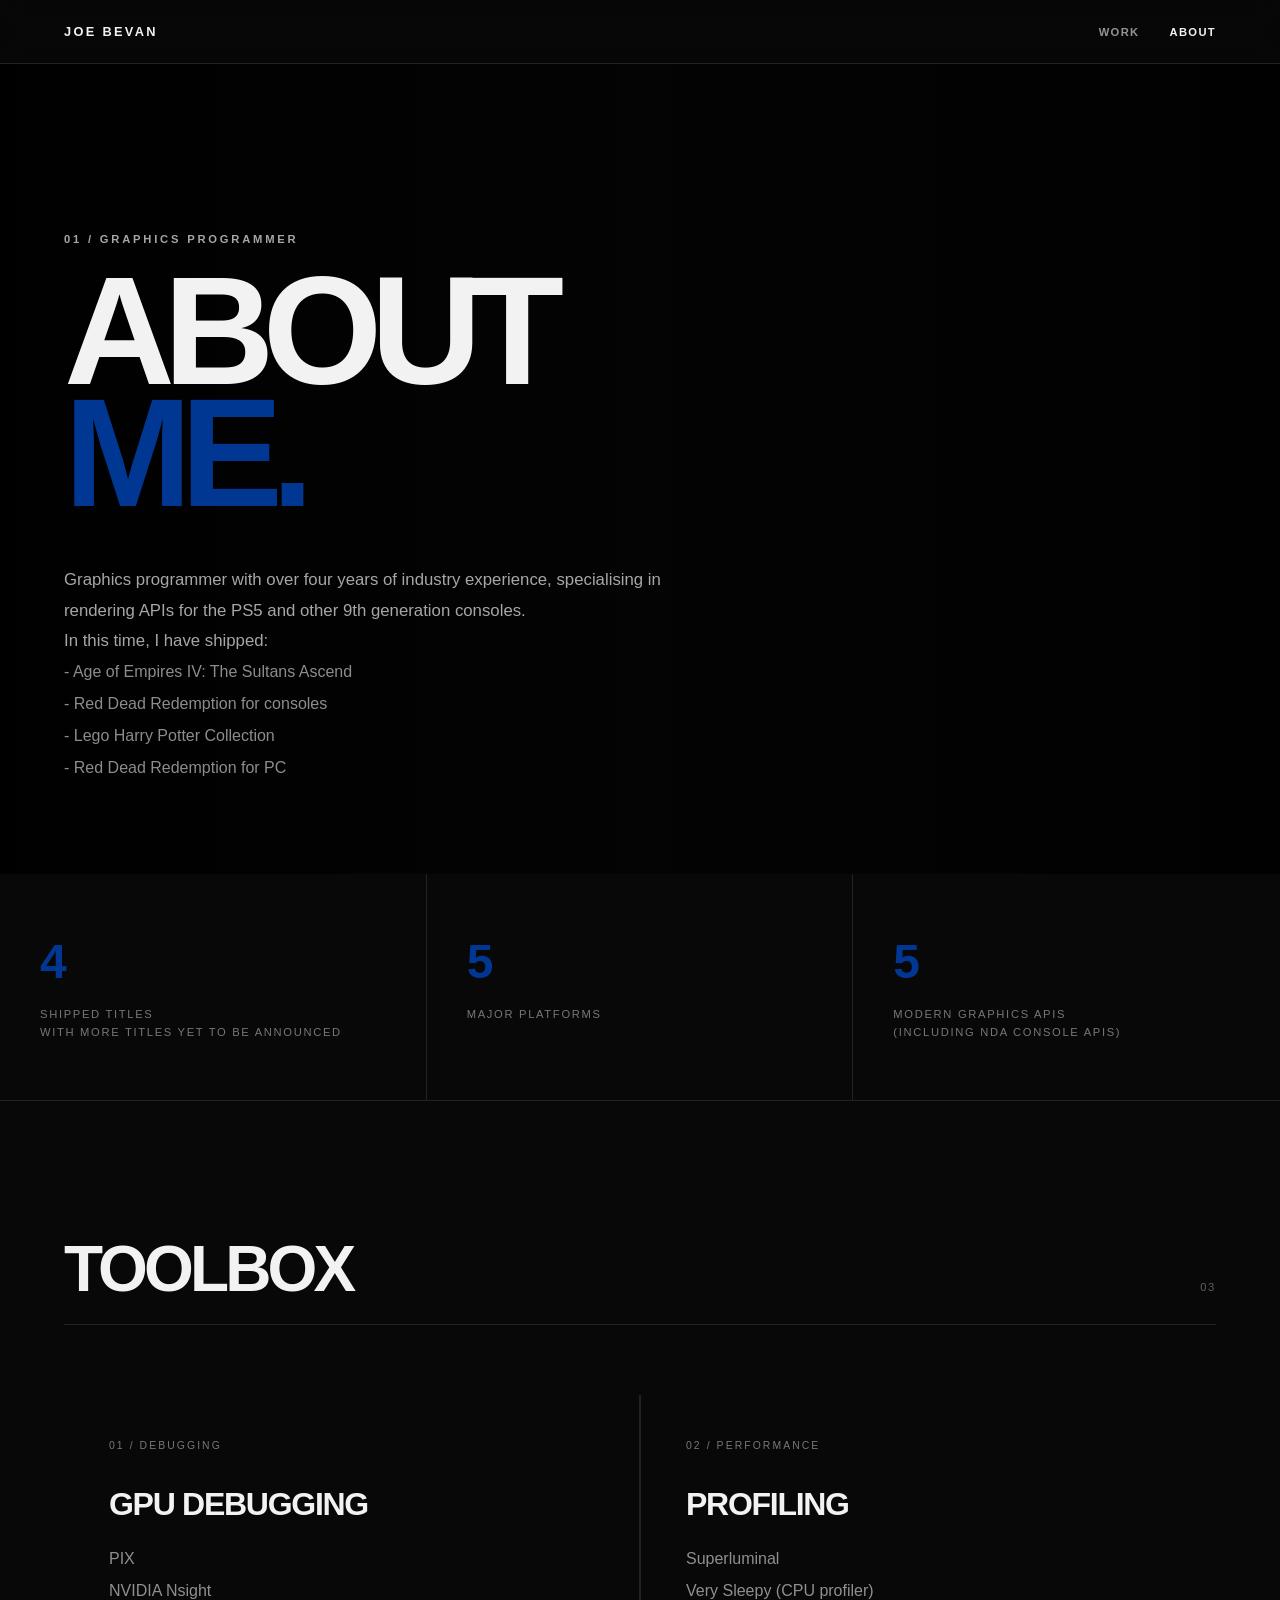
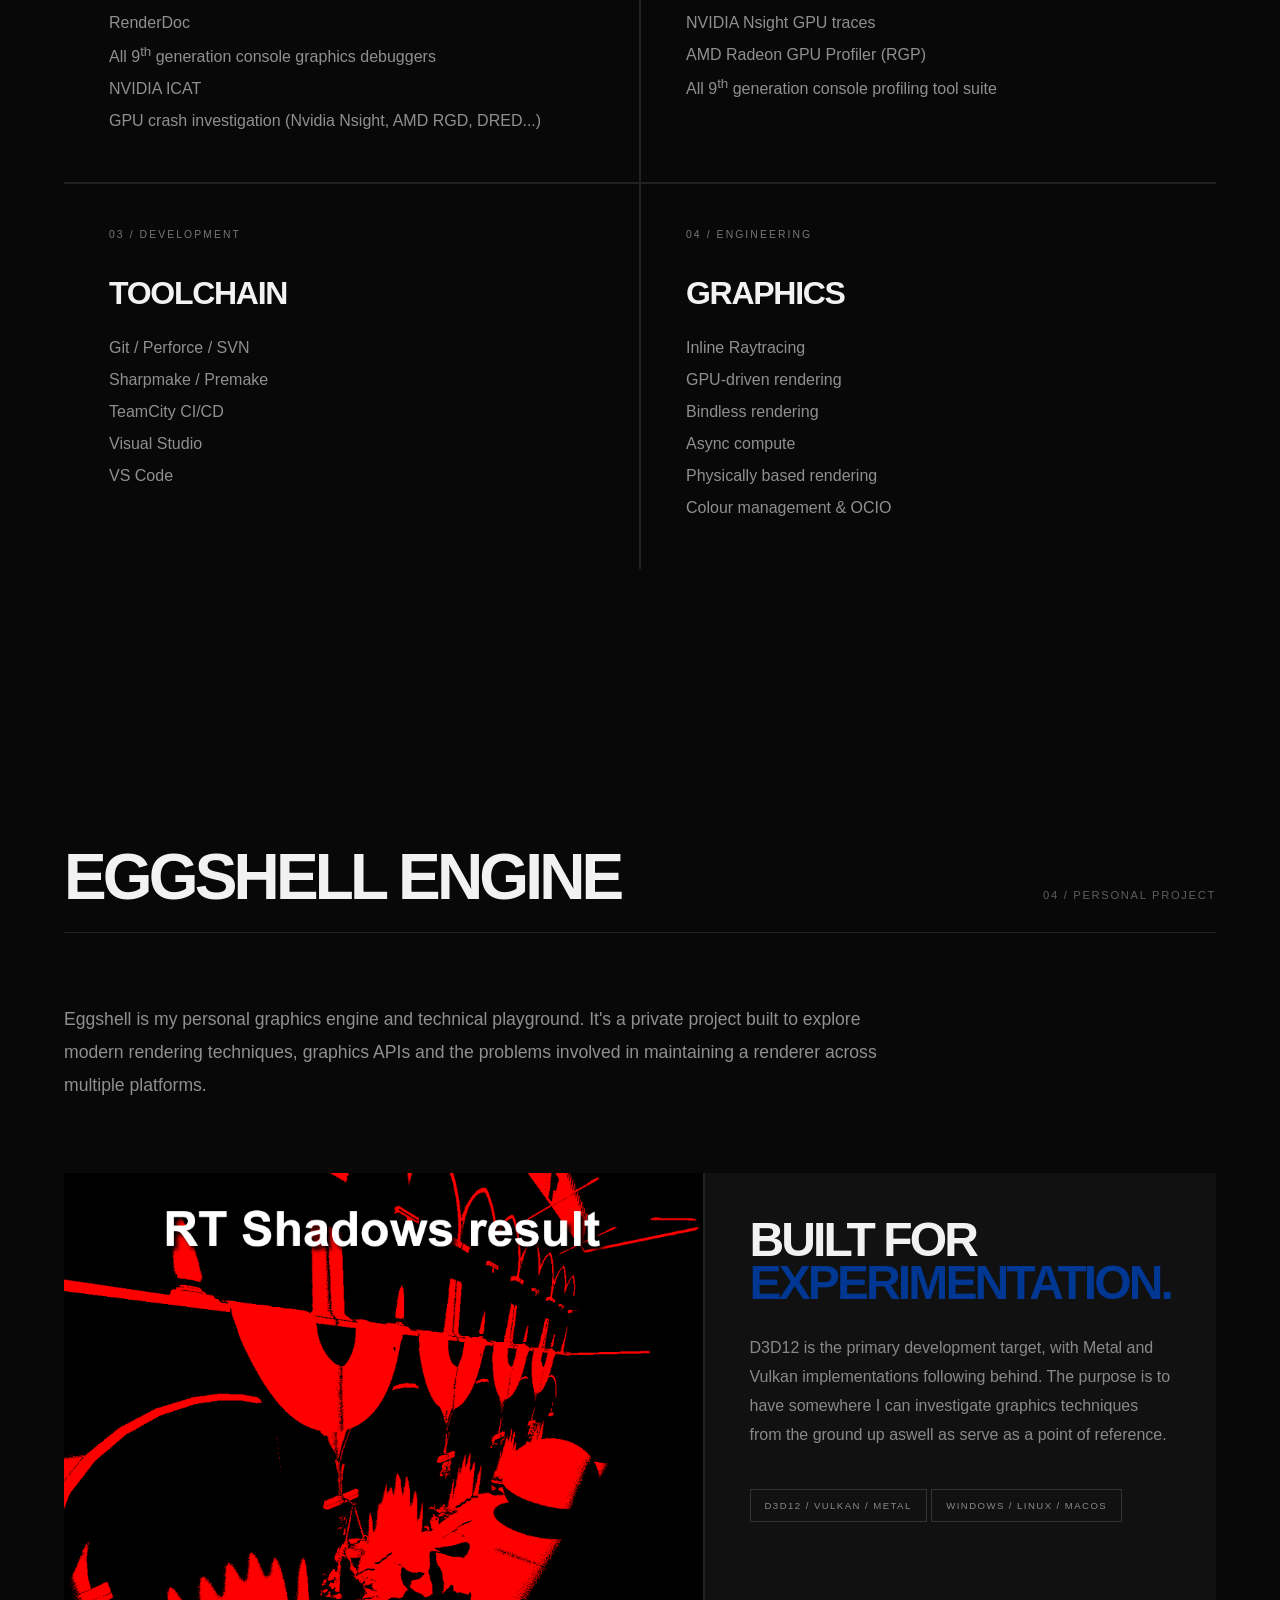
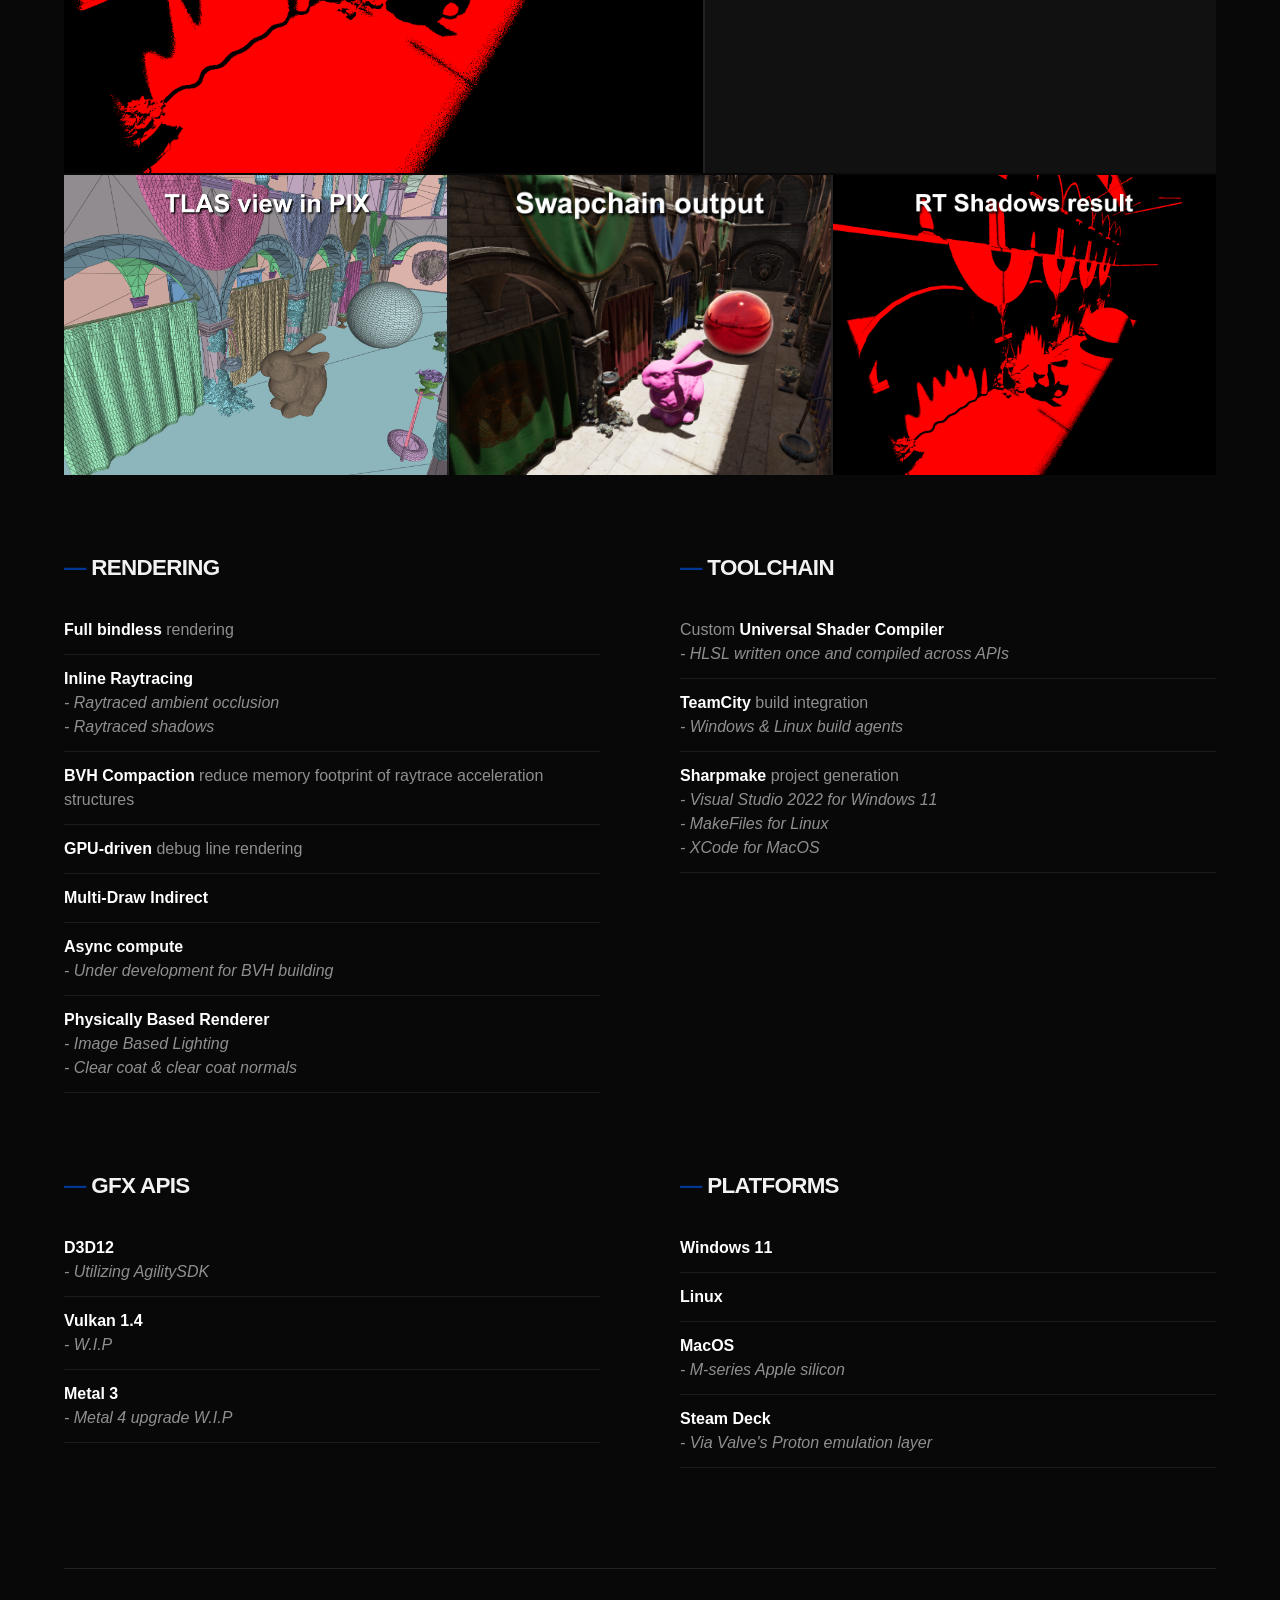
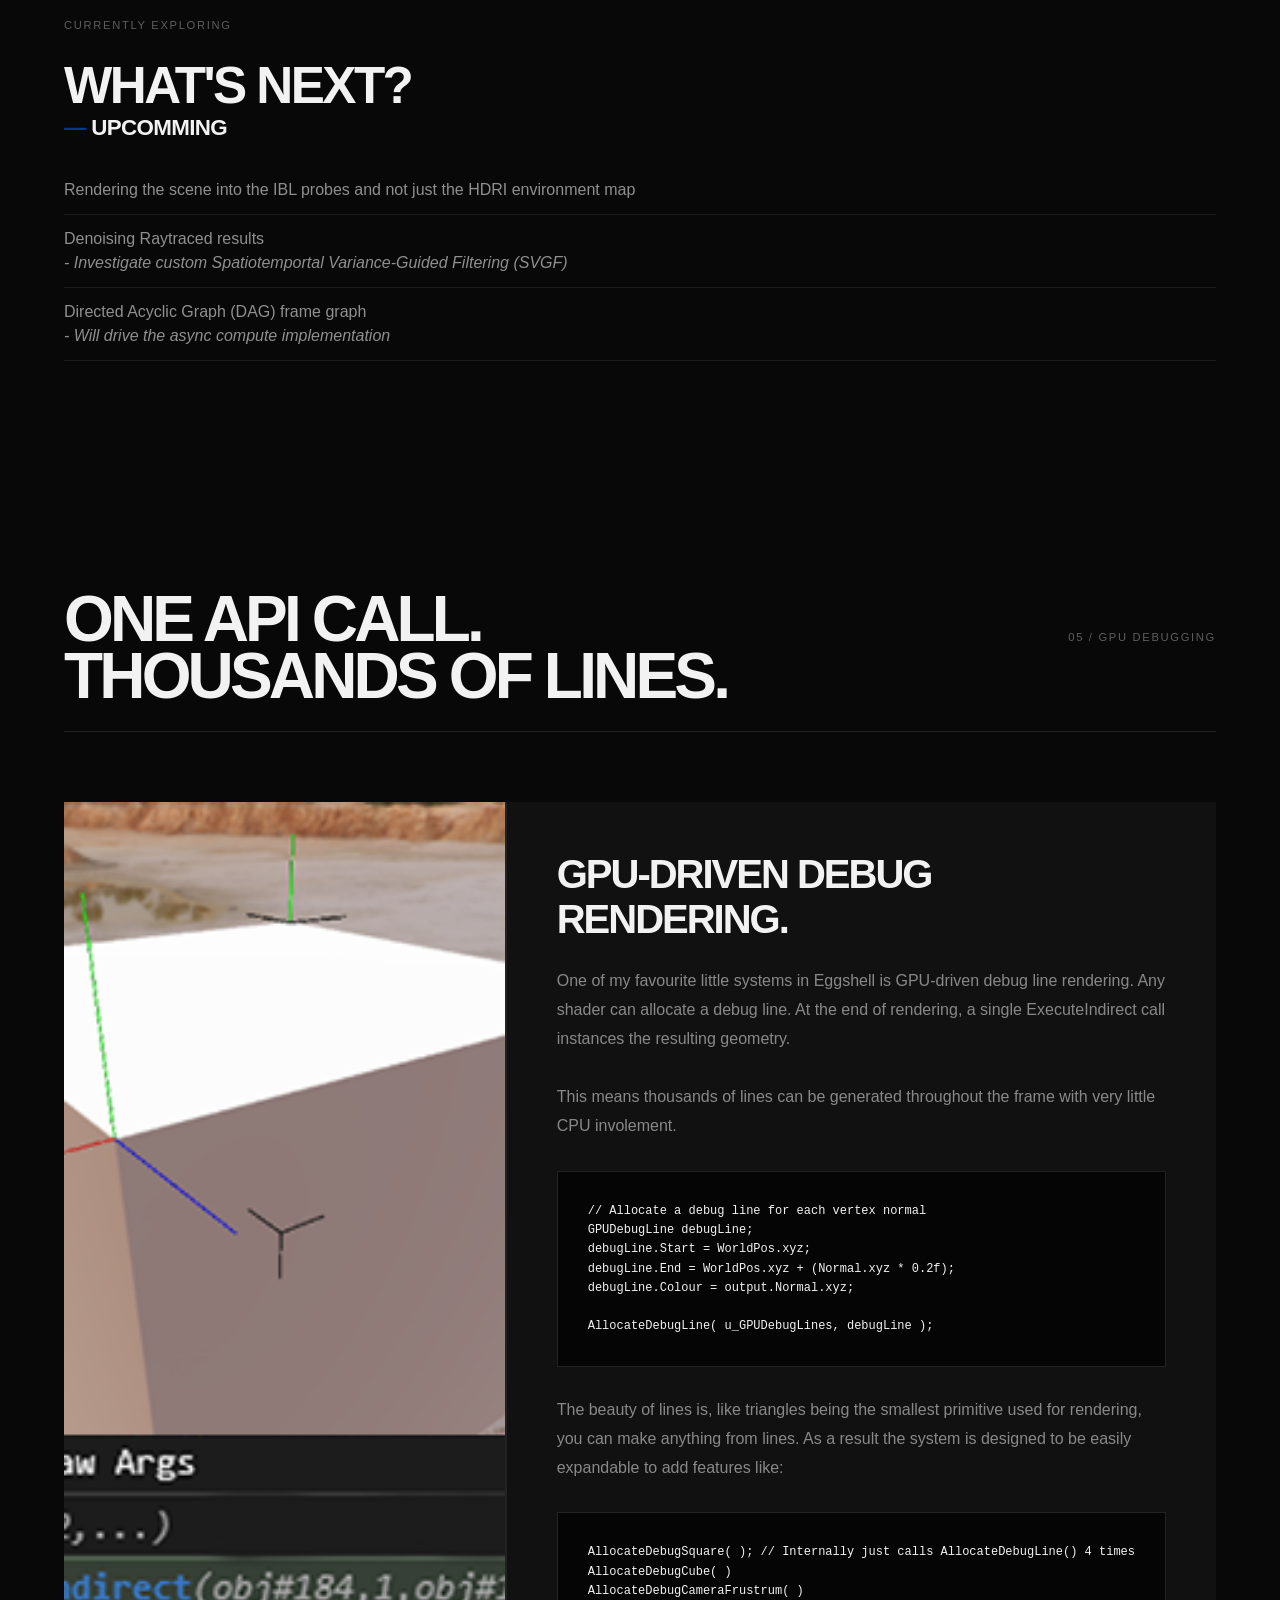
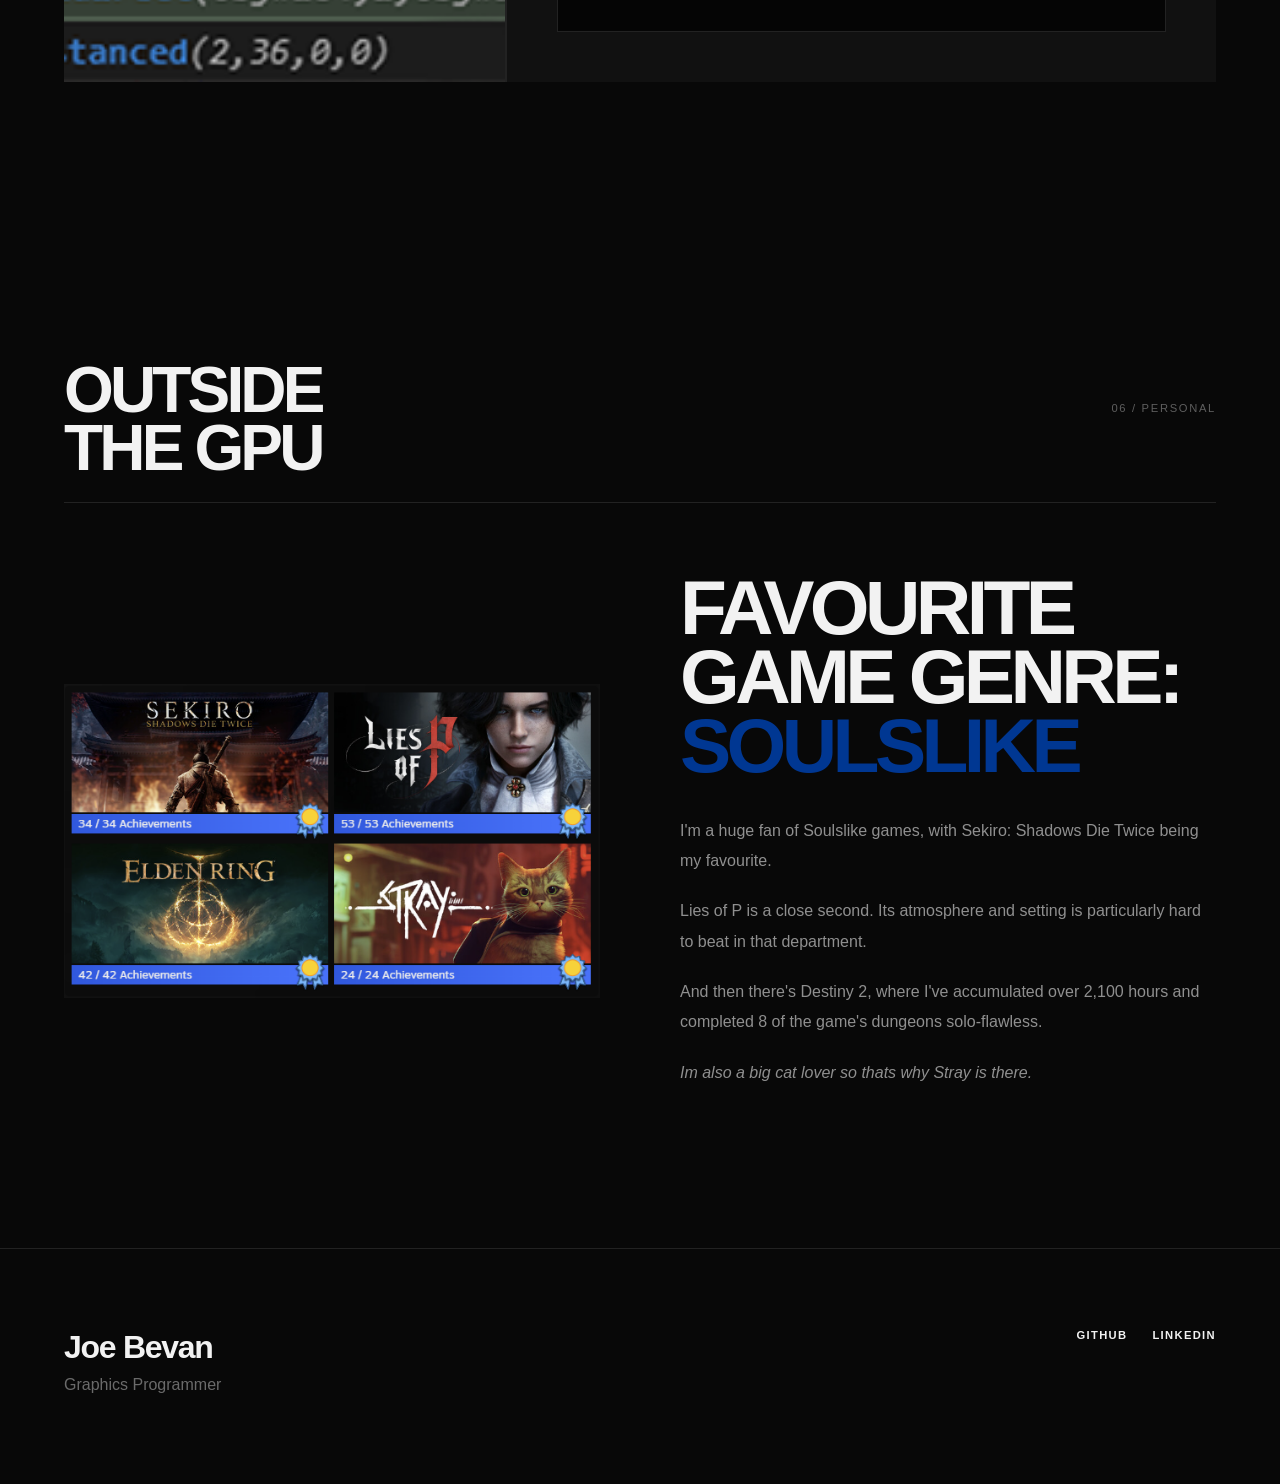
==== commit 0e4f4e49: "Update aboutMe.html" ====
--- a/aboutMe.html
+++ b/aboutMe.html
@@ -194,13 +194,12 @@
 
 						<ul class="tool-list">
 
-							<li>HLSL</li>
+							<li>Inline Raytracing</li>
+							<li>GPU-driven rendering</li>
+							<li>Bindless rendering</li>
+							<li>Async compute</li>
 							<li>Physically based rendering</li>
-							<li>Bindless rendering</li>
-							<li>GPU-driven rendering</li>
 							<li>Colour management & OCIO</li>
-							<li>Async compute</li>
-							<li>AMD vs NVIDIA discrepancies</li>
 
 						</ul>
 
@@ -334,30 +333,37 @@
 						</h3>
 
 						<ul>
+							<li>
+								<strong>Full bindless</strong> rendering
+							</li>
+
+							<li>
+								<strong>Inline Raytracing</strong>
+								<i><br>- Raytraced ambient occlusion</i>
+								<i><br>- Raytraced shadows</i>
+							</li>
+
+							<li>
+								<strong>BVH Compaction</strong> reduce memory footprint of raytrace acceleration structures
+							</li>
+
+							<li>
+								<strong>GPU-driven</strong> debug line rendering
+							</li>
+
+							<li>
+								<strong>Multi-Draw Indirect</strong>
+							</li>
+
+							<li>
+								<strong>Async compute</strong>
+								<i><br>- Under development for BVH building</i>
+							</li>
 
 							<li>
 								<strong>Physically Based Renderer</strong>
 								<i><br>- Image Based Lighting</i>
 								<i><br>- Clear coat & clear coat normals</i>
-							</li>
-
-							<li>
-								Fully <strong>bindless</strong> rendering
-							</li>
-
-							<li>
-								<strong>Inline Raytracing</strong>
-								<i><br>- Raytraced ambient occlusion</i>
-								<i><br>- Raytraced shadows</i>
-							</li>
-
-							<li>
-								<strong>GPU-driven</strong> debug line rendering
-							</li>
-
-							<li>
-								<strong>Async compute</strong>
-								<i><br>- Under development for BVH building</i>
 							</li>
 
 						</ul>
@@ -434,7 +440,7 @@
 							<li><strong>Linux</strong></li>
 							<li>
 								<strong>MacOS</strong>
-								<i><br>- M-series Apple silicone</i>
+								<i><br>- M-series Apple silicon</i>
 							</li>
 							<li>
 								<strong>Steam Deck</strong>
@@ -481,10 +487,6 @@
 
 						<ul>
 							<li>
-								Completing the W.I.P on multi-draw indirect
-							</li>
-
-							<li>
 								Rendering the scene into the IBL probes and not just the HDRI environment map
 							</li>
 
